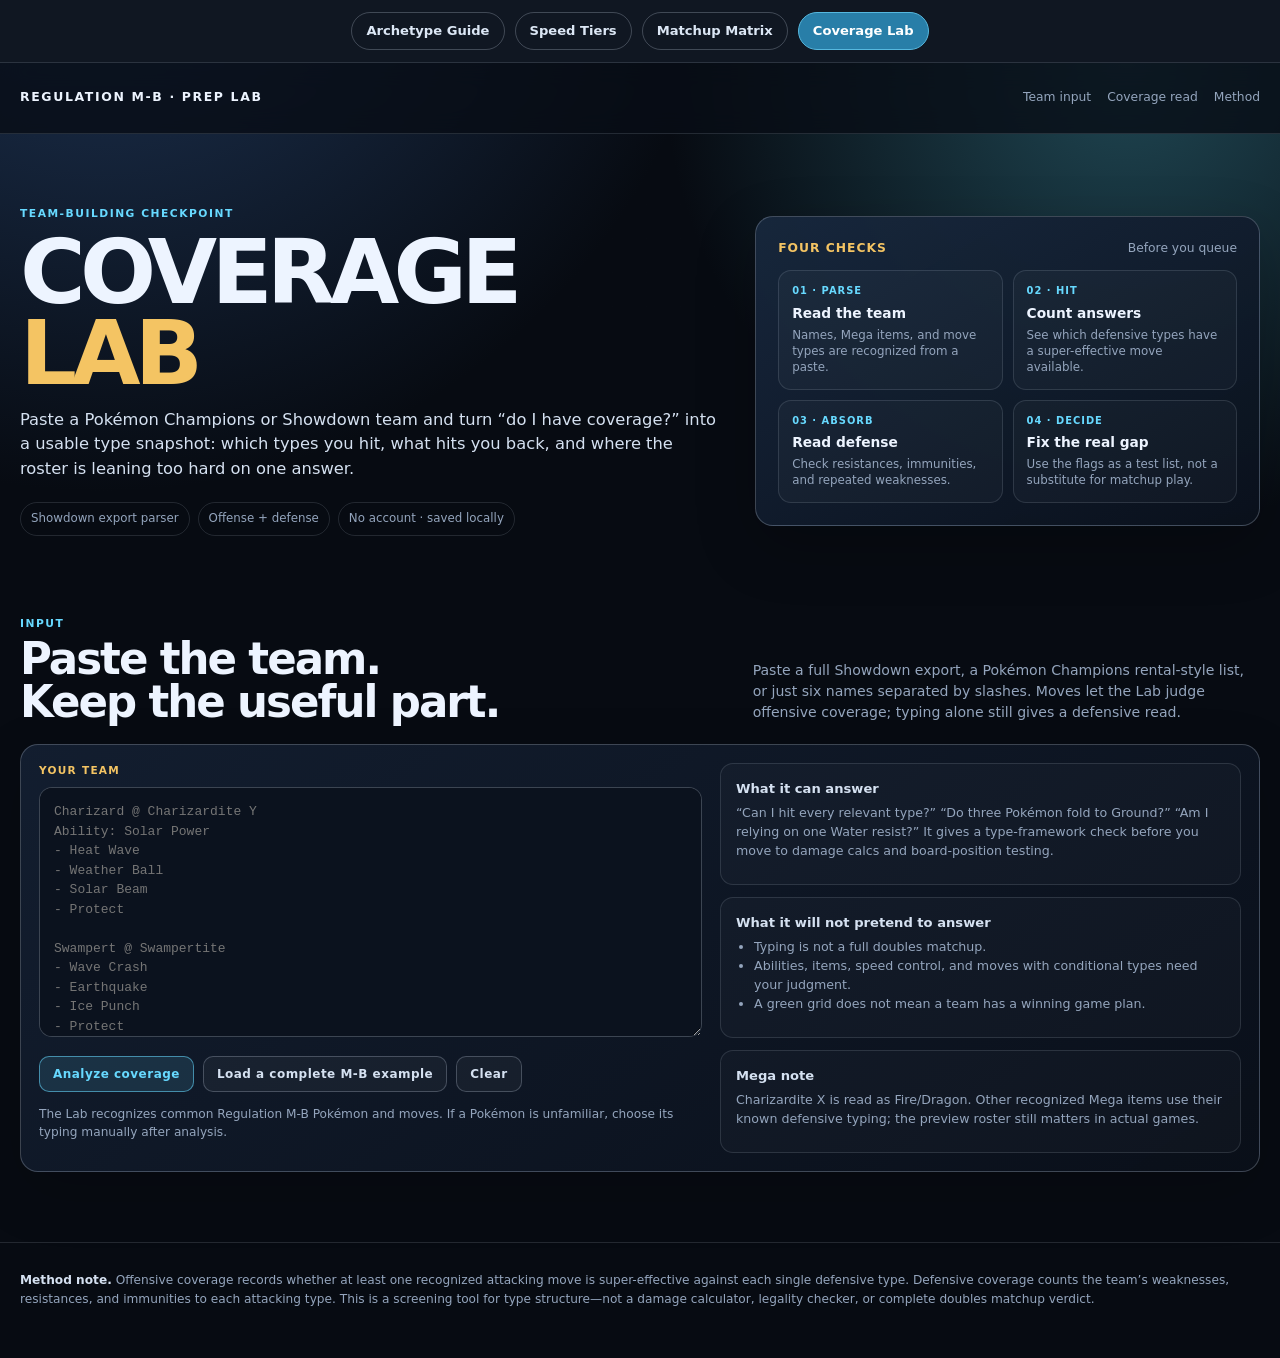
==== coverage-lab.html @ 71a6e2d8 "Add files via upload" ====
<!doctype html>
<html lang="en">
<head>
  <meta charset="utf-8">
  <meta name="viewport" content="width=device-width,initial-scale=1">
  <meta name="description" content="A Regulation M-B Pokémon Champions coverage lab. Paste a team to check offensive move coverage, defensive typing, repeated weaknesses, and missing answers.">
  <title>Regulation M-B Coverage Lab</title>
  <style>
    :root{--ink:#070b12;--panel:#111a29;--panel2:#172235;--line:rgba(222,235,255,.13);--line2:rgba(222,235,255,.23);--text:#edf4ff;--soft:#d5e1f1;--muted:#94a5bd;--cyan:#67d9ff;--gold:#f4c463;--coral:#ff7d73;--green:#78e0ae;--violet:#b994ff;--r:18px}*{box-sizing:border-box}html{scroll-behavior:smooth}body{margin:0;color:var(--text);background:radial-gradient(circle at 8% -10%,#20385b 0,transparent 33%),radial-gradient(circle at 88% 5%,#1f4652 0,transparent 27%),var(--ink);font:15px/1.5 Inter,ui-sans-serif,system-ui,-apple-system,BlinkMacSystemFont,"Segoe UI",sans-serif}body:before{content:"";position:fixed;inset:0;z-index:-1;opacity:.18;background-image:linear-gradient(rgba(255,255,255,.035) 1px,transparent 1px),linear-gradient(90deg,rgba(255,255,255,.035) 1px,transparent 1px);background-size:34px 34px;mask-image:linear-gradient(to bottom,black,transparent 82%)}a{color:inherit}.shell{width:min(100% - 40px,1240px);margin:auto}.site-nav{position:sticky;top:0;z-index:100;display:flex;justify-content:center;gap:10px;padding:12px 16px;background:#101722;border-bottom:1px solid var(--line);overflow:auto}.site-nav a{display:block;padding:8px 14px;color:#dce7f5;text-decoration:none;font-size:.82rem;font-weight:800;border:1px solid var(--line2);border-radius:999px;white-space:nowrap}.site-nav a:hover,.site-nav a[aria-current="page"]{color:#fff;background:#287ea8;border-color:#56b8df}.topbar{border-bottom:1px solid var(--line);background:rgba(8,13,22,.8);backdrop-filter:blur(12px)}.topbar .shell{min-height:70px;display:flex;align-items:center;justify-content:space-between;gap:22px}.brand{font-weight:900;letter-spacing:.13em;font-size:.78rem}.topnav{display:flex;gap:16px}.topnav a{color:var(--muted);font-size:.77rem;text-decoration:none}.topnav a:hover{color:var(--cyan)}.hero{padding:72px 0 46px}.hero-grid{display:grid;grid-template-columns:1.16fr .84fr;gap:38px;align-items:center}.kicker{color:var(--cyan);font-size:.67rem;font-weight:900;letter-spacing:.14em;text-transform:uppercase}.hero h1{max-width:720px;margin:10px 0 13px;font-size:clamp(2.5rem,7vw,5.6rem);line-height:.91;letter-spacing:-.065em}.hero h1 em{display:block;color:var(--gold);font-style:normal}.hero-copy{max-width:700px;margin:0;color:var(--soft);font-size:1.02rem}.hero-chips{display:flex;flex-wrap:wrap;gap:8px;margin-top:21px}.hero-chips span{padding:7px 10px;border:1px solid var(--line);border-radius:999px;color:var(--muted);font-size:.74rem}.hero-panel{padding:22px;border:1px solid var(--line2);border-radius:var(--r);background:linear-gradient(150deg,rgba(24,40,62,.94),rgba(10,17,28,.95));box-shadow:0 20px 60px rgba(0,0,0,.23)}.panel-label{display:flex;justify-content:space-between;gap:10px;margin-bottom:13px;font-size:.77rem}.panel-label strong{color:var(--gold);letter-spacing:.08em;text-transform:uppercase}.panel-label span{color:var(--muted)}.loop{display:grid;grid-template-columns:1fr 1fr;gap:10px}.loop-card{padding:13px;border:1px solid var(--line);border-radius:13px;background:rgba(255,255,255,.026)}.loop-card b{display:block;color:var(--cyan);font-size:.62rem;letter-spacing:.1em}.loop-card strong{display:block;margin:4px 0;font-size:.86rem}.loop-card span{color:var(--muted);font-size:.74rem;line-height:1.35;display:block}.section{padding:34px 0 70px}.section-head{display:grid;grid-template-columns:1fr .72fr;gap:28px;align-items:end;margin-bottom:21px}.section-head h2{margin:6px 0 0;font-size:clamp(1.7rem,3.4vw,3rem);line-height:.98;letter-spacing:-.045em}.section-head p{margin:0;color:var(--muted);font-size:.88rem}.input-shell{display:grid;grid-template-columns:1.12fr .88fr;gap:18px;padding:18px;border:1px solid var(--line2);border-radius:var(--r);background:linear-gradient(145deg,rgba(20,32,50,.92),rgba(10,16,26,.95));box-shadow:0 20px 60px rgba(0,0,0,.16)}.input-shell label,.context-label{display:block;margin-bottom:8px;color:var(--gold);font-size:.66rem;font-weight:900;letter-spacing:.12em;text-transform:uppercase}.team-input{width:100%;min-height:250px;padding:14px;border:1px solid var(--line2);border-radius:13px;resize:vertical;background:#0b121e;color:var(--soft);font:13px/1.5 ui-monospace,SFMono-Regular,Consolas,monospace;outline:0}.team-input:focus{border-color:rgba(103,217,255,.6);box-shadow:0 0 0 3px rgba(103,217,255,.1)}.actions{display:flex;flex-wrap:wrap;gap:9px;margin-top:12px}.btn{padding:10px 13px;border:1px solid var(--line2);border-radius:10px;background:rgba(255,255,255,.04);color:var(--soft);cursor:pointer;font:800 .75rem Inter,system-ui,sans-serif;letter-spacing:.04em}.btn:hover{border-color:var(--cyan);color:#fff}.btn.primary{border-color:rgba(103,217,255,.55);background:rgba(103,217,255,.13);color:var(--cyan)}.input-help{display:grid;gap:12px}.help-box{padding:15px;border:1px solid var(--line);border-radius:13px;background:rgba(255,255,255,.025)}.help-box b{display:block;margin-bottom:5px;color:var(--soft);font-size:.82rem}.help-box p,.help-box ul{margin:0;color:var(--muted);font-size:.79rem}.help-box ul{padding-left:18px}.note{margin-top:13px;color:var(--muted);font-size:.76rem}.analysis{display:none;margin-top:26px}.analysis.show{display:block}.score-row{display:grid;grid-template-columns:repeat(3,1fr);gap:13px;margin-bottom:18px}.score-card{padding:16px;border:1px solid var(--line);border-radius:15px;background:rgba(18,28,44,.82)}.score-card span{color:var(--muted);display:block;font-size:.68rem;font-weight:800;letter-spacing:.1em;text-transform:uppercase}.score-card strong{display:block;margin:5px 0 3px;font-size:2rem;letter-spacing:-.06em}.score-card p{margin:0;color:var(--muted);font-size:.77rem}.score-card.offense strong{color:var(--cyan)}.score-card.defense strong{color:var(--green)}.score-card.flags strong{color:var(--gold)}.status{margin:0 0 17px;padding:12px 14px;border-left:3px solid var(--cyan);border-radius:0 11px 11px 0;background:rgba(103,217,255,.065);color:var(--soft);font-size:.84rem}.status.warning{border-color:var(--gold);background:rgba(244,196,99,.075)}.status.error{border-color:var(--coral);background:rgba(255,125,115,.075)}.slot-grid{display:grid;grid-template-columns:repeat(3,1fr);gap:12px;margin-bottom:24px}.slot{padding:13px;border:1px solid var(--line);border-radius:14px;background:rgba(255,255,255,.025)}.slot h3{margin:0 0 3px;font-size:.9rem}.slot small{color:var(--muted);font-size:.71rem}.slot-moves{margin:9px 0;color:var(--muted);font-size:.74rem;line-height:1.45}.slot select{width:100%;margin-top:7px;padding:7px 8px;border:1px solid var(--line);border-radius:8px;background:#111a29;color:var(--soft);font-size:.73rem;outline:0}.slot select:focus{border-color:var(--cyan)}.types{display:flex;flex-wrap:wrap;gap:5px;margin:8px 0}.type{display:inline-flex;align-items:center;padding:4px 7px;border:1px solid var(--line);border-radius:999px;color:var(--soft);font-size:.67rem;font-weight:850;letter-spacing:.04em}.type.Fire{color:#ffb0a7;border-color:rgba(255,125,115,.35)}.type.Water{color:#8bc8ff;border-color:rgba(103,180,255,.35)}.type.Grass{color:#9fe3ac;border-color:rgba(120,224,174,.35)}.type.Electric{color:#ffde79;border-color:rgba(244,196,99,.35)}.type.Ice{color:#a9f2f1;border-color:rgba(103,217,255,.35)}.type.Fighting{color:#ffad99}.type.Poison{color:#d8abff}.type.Ground{color:#e9bf87}.type.Flying{color:#b7c8ff}.type.Psychic{color:#ff9fc3}.type.Bug{color:#c9dc78}.type.Rock{color:#d6ba81}.type.Ghost{color:#c3b5ff}.type.Dragon{color:#ab9aff}.type.Dark{color:#c5b5a8}.type.Steel{color:#c4d4e4}.type.Fairy{color:#ffbce2}.type.Normal{color:#d8d8d8}.result-grid{display:grid;grid-template-columns:1fr 1fr;gap:18px}.result-panel{overflow:hidden;border:1px solid var(--line);border-radius:var(--r);background:rgba(13,21,34,.82)}.panel-head{padding:15px 16px;border-bottom:1px solid var(--line)}.panel-head h3{margin:0;font-size:1rem}.panel-head p{margin:4px 0 0;color:var(--muted);font-size:.76rem}.coverage-grid{display:grid;grid-template-columns:repeat(3,1fr);gap:1px;background:var(--line)}.coverage-cell{min-height:76px;padding:11px;background:#111a29}.coverage-cell strong{display:block;color:var(--soft);font-size:.78rem}.coverage-cell span{display:block;margin-top:5px;font-size:.71rem}.coverage-cell.good span{color:var(--green)}.coverage-cell.none span{color:var(--coral)}.attack-grid{display:grid;grid-template-columns:repeat(2,1fr);gap:1px;background:var(--line)}.attack-row{padding:11px 13px;background:#111a29}.attack-row header{display:flex;justify-content:space-between;gap:10px;align-items:center}.attack-row strong{font-size:.8rem}.attack-row span{font-size:.7rem}.attack-row p{margin:4px 0 0;color:var(--muted);font-size:.72rem}.attack-row.safe span{color:var(--green)}.attack-row.watch span{color:var(--gold)}.attack-row.danger span{color:var(--coral)}.insights{display:grid;gap:9px;padding:15px}.insight{padding:11px 12px;border:1px solid var(--line);border-radius:10px;color:var(--soft);font-size:.79rem}.insight b{color:var(--gold)}.insight.good b{color:var(--green)}.method{margin-top:18px;padding:14px 16px;border-left:3px solid var(--violet);background:rgba(185,148,255,.06);color:var(--muted);font-size:.78rem}.method strong{color:var(--soft)}.sources{padding:28px 0 50px;border-top:1px solid var(--line);color:var(--muted);font-size:.76rem}.sources strong{color:var(--soft)}@media(max-width:950px){.hero-grid,.input-shell,.section-head,.result-grid{grid-template-columns:1fr}.slot-grid{grid-template-columns:repeat(2,1fr)}}@media(max-width:620px){.shell{width:min(100% - 22px,1240px)}.site-nav{justify-content:flex-start;padding:10px}.site-nav a{padding:7px 10px;font-size:.76rem}.topnav{display:none}.hero{padding:48px 0 25px}.score-row{grid-template-columns:1fr}.slot-grid{grid-template-columns:1fr}.coverage-grid{grid-template-columns:repeat(2,1fr)}.attack-grid{grid-template-columns:1fr}.hero h1{font-size:2.9rem}}
  </style>
</head>
<body>
  <nav class="site-nav" aria-label="Guide navigation">
    <a href="./index.html">Archetype Guide</a>
    <a href="./speed-tiers.html">Speed Tiers</a>
    <a href="./matchup-matrix.html">Matchup Matrix</a>
    <a href="./coverage-lab.html" aria-current="page">Coverage Lab</a>
  </nav>
  <header class="topbar"><div class="shell"><div class="brand">REGULATION M-B · PREP LAB</div><nav class="topnav"><a href="#builder">Team input</a><a href="#analysis">Coverage read</a><a href="#method">Method</a></nav></div></header>
  <main>
    <section class="hero"><div class="shell hero-grid"><div><div class="kicker">Team-building checkpoint</div><h1>COVERAGE <em>LAB</em></h1><p class="hero-copy">Paste a Pokémon Champions or Showdown team and turn “do I have coverage?” into a usable type snapshot: which types you hit, what hits you back, and where the roster is leaning too hard on one answer.</p><div class="hero-chips"><span>Showdown export parser</span><span>Offense + defense</span><span>No account · saved locally</span></div></div><aside class="hero-panel" aria-label="Coverage Lab checks"><div class="panel-label"><strong>Four checks</strong><span>Before you queue</span></div><div class="loop"><div class="loop-card"><b>01 · PARSE</b><strong>Read the team</strong><span>Names, Mega items, and move types are recognized from a paste.</span></div><div class="loop-card"><b>02 · HIT</b><strong>Count answers</strong><span>See which defensive types have a super-effective move available.</span></div><div class="loop-card"><b>03 · ABSORB</b><strong>Read defense</strong><span>Check resistances, immunities, and repeated weaknesses.</span></div><div class="loop-card"><b>04 · DECIDE</b><strong>Fix the real gap</strong><span>Use the flags as a test list, not a substitute for matchup play.</span></div></div></aside></div></section>
    <section class="section" id="builder"><div class="shell"><div class="section-head"><div><div class="kicker">Input</div><h2>Paste the team.<br>Keep the useful part.</h2></div><p>Paste a full Showdown export, a Pokémon Champions rental-style list, or just six names separated by slashes. Moves let the Lab judge offensive coverage; typing alone still gives a defensive read.</p></div><div class="input-shell"><div><label for="teamInput">Your team</label><textarea id="teamInput" class="team-input" spellcheck="false" placeholder="Charizard @ Charizardite Y&#10;Ability: Solar Power&#10;- Heat Wave&#10;- Weather Ball&#10;- Solar Beam&#10;- Protect&#10;&#10;Swampert @ Swampertite&#10;- Wave Crash&#10;- Earthquake&#10;- Ice Punch&#10;- Protect"></textarea><div class="actions"><button class="btn primary" id="analyzeBtn" type="button">Analyze coverage</button><button class="btn" id="loadExampleBtn" type="button">Load a complete M-B example</button><button class="btn" id="clearBtn" type="button">Clear</button></div><p class="note" id="parseNote">The Lab recognizes common Regulation M-B Pokémon and moves. If a Pokémon is unfamiliar, choose its typing manually after analysis.</p></div><aside class="input-help"><div class="help-box"><b>What it can answer</b><p>“Can I hit every relevant type?” “Do three Pokémon fold to Ground?” “Am I relying on one Water resist?” It gives a type-framework check before you move to damage calcs and board-position testing.</p></div><div class="help-box"><b>What it will not pretend to answer</b><ul><li>Typing is not a full doubles matchup.</li><li>Abilities, items, speed control, and moves with conditional types need your judgment.</li><li>A green grid does not mean a team has a winning game plan.</li></ul></div><div class="help-box"><b>Mega note</b><p>Charizardite X is read as Fire/Dragon. Other recognized Mega items use their known defensive typing; the preview roster still matters in actual games.</p></div></aside></div>
      <div class="analysis" id="analysis"></div>
    </div></section>
  </main>
  <footer class="sources" id="method"><div class="shell"><strong>Method note.</strong> Offensive coverage records whether at least one recognized attacking move is super-effective against each single defensive type. Defensive coverage counts the team’s weaknesses, resistances, and immunities to each attacking type. This is a screening tool for type structure—not a damage calculator, legality checker, or complete doubles matchup verdict.</div></footer>
  <script>
    const TYPES=['Normal','Fire','Water','Electric','Grass','Ice','Fighting','Poison','Ground','Flying','Psychic','Bug','Rock','Ghost','Dragon','Dark','Steel','Fairy'];
    const TYPE_DATA={
      Normal:{weak:['Fighting'],resist:[],immune:['Ghost']},Fire:{weak:['Water','Ground','Rock'],resist:['Fire','Grass','Ice','Bug','Steel','Fairy'],immune:[]},Water:{weak:['Electric','Grass'],resist:['Fire','Water','Ice','Steel'],immune:[]},Electric:{weak:['Ground'],resist:['Electric','Flying','Steel'],immune:[]},Grass:{weak:['Fire','Ice','Poison','Flying','Bug'],resist:['Water','Electric','Grass','Ground'],immune:[]},Ice:{weak:['Fire','Fighting','Rock','Steel'],resist:['Ice'],immune:[]},Fighting:{weak:['Flying','Psychic','Fairy'],resist:['Bug','Rock','Dark'],immune:[]},Poison:{weak:['Ground','Psychic'],resist:['Grass','Fighting','Poison','Bug','Fairy'],immune:[]},Ground:{weak:['Water','Grass','Ice'],resist:['Poison','Rock'],immune:['Electric']},Flying:{weak:['Electric','Ice','Rock'],resist:['Grass','Fighting','Bug'],immune:['Ground']},Psychic:{weak:['Bug','Ghost','Dark'],resist:['Fighting','Psychic'],immune:[]},Bug:{weak:['Fire','Flying','Rock'],resist:['Grass','Fighting','Ground'],immune:[]},Rock:{weak:['Water','Grass','Fighting','Ground','Steel'],resist:['Normal','Fire','Poison','Flying'],immune:[]},Ghost:{weak:['Ghost','Dark'],resist:['Poison','Bug'],immune:['Normal','Fighting']},Dragon:{weak:['Ice','Dragon','Fairy'],resist:['Fire','Water','Electric','Grass'],immune:[]},Dark:{weak:['Fighting','Bug','Fairy'],resist:['Ghost','Dark'],immune:['Psychic']},Steel:{weak:['Fire','Fighting','Ground'],resist:['Normal','Grass','Ice','Flying','Psychic','Bug','Rock','Dragon','Steel','Fairy'],immune:['Poison']},Fairy:{weak:['Poison','Steel'],resist:['Fighting','Bug','Dark'],immune:['Dragon']}}
    const SUPER={Normal:[],Fire:['Grass','Ice','Bug','Steel'],Water:['Fire','Ground','Rock'],Electric:['Water','Flying'],Grass:['Water','Ground','Rock'],Ice:['Grass','Ground','Flying','Dragon'],Fighting:['Normal','Ice','Rock','Dark','Steel'],Poison:['Grass','Fairy'],Ground:['Fire','Electric','Poison','Rock','Steel'],Flying:['Grass','Fighting','Bug'],Psychic:['Fighting','Poison'],Bug:['Grass','Psychic','Dark'],Rock:['Fire','Ice','Flying','Bug'],Ghost:['Psychic','Ghost'],Dragon:['Dragon'],Dark:['Psychic','Ghost'],Steel:['Ice','Rock','Fairy'],Fairy:['Fighting','Dragon','Dark']};
    const POKEMON={
      'charizard':['Fire','Flying'],'swampert':['Water','Ground'],'sneasler':['Fighting','Poison'],'grimmsnarl':['Dark','Fairy'],'hydreigon':['Dark','Dragon'],'gholdengo':['Steel','Ghost'],'basculegion':['Water','Ghost'],'garchomp':['Dragon','Ground'],'kingambit':['Dark','Steel'],'whimsicott':['Grass','Fairy'],'floette':['Fairy'],'floette eternal':['Fairy'],'incineroar':['Fire','Dark'],'sinistcha':['Grass','Ghost'],'aerodactyl':['Rock','Flying'],'farigiraf':['Normal','Psychic'],'sylveon':['Fairy'],'blastoise':['Water'],'delphox':['Fire','Psychic'],'pelipper':['Water','Flying'],'archaludon':['Steel','Dragon'],'venusaur':['Grass','Poison'],'toxapex':['Water','Poison'],'tyranitar':['Rock','Dark'],'excadrill':['Ground','Steel'],'staraptor':['Normal','Flying'],'froslass':['Ice','Ghost'],'scovillain':['Grass','Fire'],'dragonite':['Dragon','Flying'],'gengar':['Ghost','Poison'],'ninetales alola':['Ice','Fairy'],'alolan ninetales':['Ice','Fairy'],'ninetales':['Fire'],'maushold':['Normal'],'talonflame':['Fire','Flying'],'gardevoir':['Psychic','Fairy'],'metagross':['Steel','Psychic'],'blaziken':['Fire','Fighting'],'raichu':['Electric'],'ceruledge':['Fire','Ghost'],'milotic':['Water'],'kommo-o':['Dragon','Fighting'],'mamoswine':['Ice','Ground'],'steelix':['Steel','Ground'],'mimikyu':['Ghost','Fairy'],'corviknight':['Flying','Steel'],'rotom wash':['Electric','Water'],'rotom-wash':['Electric','Water'],'palafin':['Water'],'tinkaton':['Fairy','Steel'],'hisuian arcanine':['Fire','Rock'],'arcanine hisui':['Fire','Rock'],'lycanroc dusk':['Rock'],'lycanroc-dusk':['Rock'],'mow rotom':['Electric','Grass'],'rillaboom':['Grass'],'torkoal':['Fire'],'dondozo':['Water'],'annihilape':['Fighting','Ghost'],'porygon2':['Normal'],'ursaluna':['Ground','Normal'],'muk alola':['Poison','Dark'],'alolan muk':['Poison','Dark'],'meowstic':['Psychic'],'drampa':['Normal','Dragon'],'glimmora':['Rock','Poison'],'raikou':['Electric'],'suicune':['Water'],'entei':['Fire'],'zapdos':['Electric','Flying'],'iron hands':['Fighting','Electric'],'iron bundle':['Ice','Water'],'iron crown':['Steel','Psychic'],'iron valiant':['Fairy','Fighting'],'raging bolt':['Electric','Dragon'],'walking wake':['Water','Dragon'],'gouging fire':['Fire','Dragon'],'ogerpon':['Grass'],'ogerpon wellspring':['Grass','Water'],'ogerpon hearthflame':['Grass','Fire'],'ogerpon cornerstone':['Grass','Rock'],'urshifu':['Fighting','Dark'],'urshifu rapid strike':['Fighting','Water'],'amoonguss':['Grass','Poison'],'indeedee':['Psychic','Normal'],'primarina':['Water','Fairy'],'heatran':['Fire','Steel'],'landorus':['Ground','Flying'],'landorus therian':['Ground','Flying'],'cresselia':['Psychic'],'flutter mane':['Ghost','Fairy'],'chi-yu':['Dark','Fire'],'chien-pao':['Dark','Ice'],'wo-chien':['Dark','Grass'],'ting-lu':['Dark','Ground'],'okidogi':['Poison','Fighting'],'munkidori':['Poison','Psychic'],'fezandipiti':['Poison','Fairy'],'terapagos':['Normal'],'regieleki':['Electric'],'regidrago':['Dragon'],'registeel':['Steel'],'regirock':['Rock'],'regice':['Ice']
    };
    const MEGA_ITEM_TYPES={'charizardite x':['Fire','Dragon'],'charizardite y':['Fire','Flying'],'swampertite':['Water','Ground'],'aerodactylite':['Rock','Flying'],'gengarite':['Ghost','Poison'],'floettite':['Fairy'],'staraptite':['Normal','Flying'],'metagrossite':['Steel','Psychic'],'raichunite y':['Electric'],'blastoisenite':['Water'],'venusaurite':['Grass','Poison'],'tyranitarite':['Rock','Dark'],'scizorite':['Bug','Steel'],'mawilite':['Steel','Fairy'],'medichamite':['Fighting','Psychic'],'heracronite':['Bug','Fighting'],'steelixite':['Steel','Ground'],'sceptilite':['Grass','Dragon'],'blazikenite':['Fire','Fighting'],'salamencite':['Dragon','Flying'],'gardevoirite':['Psychic','Fairy'],'manectite':['Electric'],'absolite':['Dark'],'lucarionite':['Fighting','Steel'],'kangaskhanite':['Normal'],'galladite':['Psychic','Fighting'],'diancite':['Rock','Fairy'],'pidgeotite':['Normal','Flying'],'banettite':['Ghost'],'houndsdoomite':['Dark','Fire'],'ampharosite':['Electric','Dragon'],'aggronite':['Steel'],'altarianite':['Dragon','Fairy'],'beedrillite':['Bug','Poison'],'sharpedonite':['Water','Dark'],'cameruptite':['Fire','Ground'],'audinite':['Normal','Fairy']};
    const MOVES={
      'heat wave':'Fire','flamethrower':'Fire','fire blast':'Fire','flare blitz':'Fire','overheat':'Fire','lava plume':'Fire','burning jealousy':'Fire','blast burn':'Fire','water spout':'Water','hydro pump':'Water','muddy water':'Water','surf':'Water','wave crash':'Water','liquidation':'Water','aqua jet':'Water','waterfall':'Water','scald':'Water','origin pulse':'Water','solar beam':'Grass','leaf storm':'Grass','energy ball':'Grass','giga drain':'Grass','matcha gotcha':'Grass','power whip':'Grass','grassy glide':'Grass','seed bomb':'Grass','earthquake':'Ground','earth power':'Ground','stomping tantrum':'Ground','high horsepower':'Ground','drill run':'Ground','bulldoze':'Ground','thousand arrows':'Ground','thunderbolt':'Electric','thunder':'Electric','discharge':'Electric','electroweb':'Electric','volt switch':'Electric','wild charge':'Electric','zap cannon':'Electric','ice beam':'Ice','blizzard':'Ice','icy wind':'Ice','ice punch':'Ice','triple axel':'Ice','freeze-dry':'Ice','close combat':'Fighting','body press':'Fighting','aura sphere':'Fighting','focus blast':'Fighting','low kick':'Fighting','drain punch':'Fighting','superpower':'Fighting','poison jab':'Poison','sludge bomb':'Poison','sludge wave':'Poison','dire claw':'Poison','gunk shot':'Poison','rock slide':'Rock','power gem':'Rock','stone edge':'Rock','rock blast':'Rock','brave bird':'Flying','hurricane':'Flying','air slash':'Flying','acrobatics':'Flying','dual wingbeat':'Flying','psychic':'Psychic','psyshock':'Psychic','expanding force':'Psychic','psychic noise':'Psychic','zen headbutt':'Psychic','u-turn':'Bug','pollen puff':'Bug','bug buzz':'Bug','first impression':'Bug','shadow ball':'Ghost','shadow sneak':'Ghost','shadow claw':'Ghost','rage fist':'Ghost','hex':'Ghost','dark pulse':'Dark','knock off':'Dark','sucker punch':'Dark','kowtow cleave':'Dark','throat chop':'Dark','foul play':'Dark','make it rain':'Steel','flash cannon':'Steel','iron head':'Steel','heavy slam':'Steel','bullet punch':'Steel','steel beam':'Steel','smart strike':'Steel','draco meteor':'Dragon','dragon pulse':'Dragon','dragon claw':'Dragon','breaking swipe':'Dragon','outrage':'Dragon','scale shot':'Dragon','moonblast':'Fairy','dazzling gleam':'Fairy','spirit break':'Fairy','play rough':'Fairy','draining kiss':'Fairy','hyper voice':'Normal','boomburst':'Normal','fake out':'Normal','extreme speed':'Normal','body slam':'Normal','return':'Normal'
    };
    const TEAM_EXAMPLE=`Charizard @ Charizardite Y\nAbility: Solar Power\n- Protect\n- Heat Wave\n- Weather Ball\n- Solar Beam\n\nSwampert @ Swampertite\nAbility: Torrent\n- Protect\n- Wave Crash\n- Earthquake\n- Ice Punch\n\nSneasler @ Life Orb\nAbility: Poison Touch\n- Fake Out\n- Quick Guard\n- Dire Claw\n- Close Combat\n\nGrimmsnarl @ Roseli Berry\nAbility: Prankster\n- Fake Out\n- Parting Shot\n- Fake Tears\n- Spirit Break\n\nHydreigon @ Choice Scarf\nAbility: Levitate\n- Dark Pulse\n- Dragon Pulse\n- Draco Meteor\n- Earth Power\n\nGholdengo @ Focus Sash\nAbility: Good as Gold\n- Make It Rain\n- Shadow Ball\n- Power Gem\n- Protect`;
    const input=document.querySelector('#teamInput'),analysis=document.querySelector('#analysis'),parseNote=document.querySelector('#parseNote');
    const key='regulation-mb-coverage-lab-v1';
    input.value=localStorage.getItem(key)||'';
    const canonical=s=>s.toLowerCase().replace(/[♀♂]/g,'').replace(/\([^)]*\)/g,'').replace(/[^a-z0-9 -]/g,'').replace(/\s+/g,' ').trim();
    const cleanName=s=>s.replace(/^\s*\d+[.)]\s*/,'').trim();
    function getTypes(name,item){const itemKey=canonical(item);if(MEGA_ITEM_TYPES[itemKey])return MEGA_ITEM_TYPES[itemKey];return POKEMON[canonical(name)]||[]}
    function moveType(move,member){const key=canonical(move);if(key==='weather ball')return canonical(member.item)==='charizardite y'?'Fire':null;return MOVES[key]}
    function parseTeam(value){
      const blocks=value.trim().split(/\n\s*\n/).filter(Boolean); let team=[];
      if(blocks.length===1&&!/@|Ability:|Nature|EVs:|IVs:/i.test(blocks[0])&&!/^\s*-/m.test(blocks[0])&&(/[\/\n,]/.test(blocks[0])))blocks[0].split(/[\/\n,]+/).filter(Boolean).forEach(name=>team.push({name:cleanName(name),item:'',moves:[]}));
      else blocks.forEach(block=>{const lines=block.split('\n').map(x=>x.trim()).filter(Boolean);let first=lines.find(x=>!x.startsWith('Ability:')&&!x.startsWith('Level:')&&!x.startsWith('Tera Type:')&&!x.startsWith('EVs:')&&!x.startsWith('IVs:')&&!/^[A-Za-z]+ Nature$/.test(x)&&!x.startsWith('-'));if(!first)return;let [name,item='']=first.split(/\s+@\s+/);name=name.replace(/\s*\([^)]*\)\s*$/,'').trim();let moves=lines.filter(x=>x.startsWith('-')).map(x=>x.slice(1).trim());team.push({name,item,moves});});
      return team.slice(0,6).map((x,i)=>({...x,id:i,types:getTypes(x.name,x.item)}));
    }
    function multiplier(attack,defend){const d=TYPE_DATA[defend];if(d.immune.includes(attack))return 0;if(d.weak.includes(attack))return 2;if(d.resist.includes(attack))return .5;return 1}
    function teamMultiplier(attack,types){return types.reduce((m,d)=>m*multiplier(attack,d),1)}
    function typeChips(types){return types.length?types.map(t=>`<span class="type ${t}">${t}</span>`).join(''):'<span class="type">Typing needed</span>'}
    function makeSelect(id,index,which,current){const options=['',...TYPES].map(t=>`<option value="${t}" ${t===current?'selected':''}>${t||'— no second type —'}</option>`).join('');return `<select aria-label="Type ${which+1} for team member ${index+1}" data-slot="${index}" data-type="${which}">${options}</select>`}
    function render(){
      const team=parseTeam(input.value);localStorage.setItem(key,input.value);analysis.classList.add('show');
      if(!team.length){analysis.innerHTML='<p class="status error">Paste at least one Pokémon or a six-name list, then run the analysis.</p>';return}
      let manual=team.map(x=>[...x.types]);
      function draw(){
        const active=team.map((m,i)=>({...m,types:manual[i].filter(Boolean)}));
        const recognizedMoves=[...new Set(active.flatMap(m=>m.moves.map(x=>moveType(x,m)).filter(Boolean)))];
        const unknownMoves=active.flatMap(m=>m.moves.filter(x=>!moveType(x,m)));
        const unresolved=active.filter(m=>!m.types.length);
        const hitMap=TYPES.map(def=>({def,hits:recognizedMoves.filter(atk=>teamMultiplier(atk,[def])>1)}));
        const hitCount=hitMap.filter(x=>x.hits.length).length;
        const defense=TYPES.map(atk=>{let weak=0,resist=0,immune=0;active.forEach(m=>{if(!m.types.length)return;const val=teamMultiplier(atk,m.types);if(val===0)immune++;else if(val<1)resist++;else if(val>1)weak++;});return{atk,weak,resist,immune}});
        const flags=defense.filter(x=>x.weak>=3&&x.resist+x.immune===0); const watches=defense.filter(x=>x.weak>=2&&x.resist+x.immune<=1);
        const defensiveScore=18-flags.length-watches.filter(x=>!flags.includes(x)).length*.5;
        const status=unresolved.length?`<p class="status warning">${unresolved.length} team member${unresolved.length===1?' is':'s are'} unresolved. Pick its typing below; the results update instantly.</p>`:unknownMoves.length?`<p class="status warning">${unknownMoves.length} move${unknownMoves.length===1?'':'s'} ${unknownMoves.length===1?'is':'are'} not in the quick move map, so they are not counted offensively: ${[...new Set(unknownMoves)].join(', ')}.</p>`:`<p class="status">Coverage read complete. Use the red and gold flags as a testing list, then make the actual doubles call from speed, items, abilities, and board position.</p>`;
        const slots=active.map((m,i)=>`<article class="slot"><h3>${String(i+1).padStart(2,'0')} · ${m.name||'Unidentified Pokémon'}</h3><small>${m.item?m.item:'No item provided'}</small><div class="types">${typeChips(m.types)}</div><div class="slot-moves">${m.moves.length?m.moves.map(x=>`${x}${moveType(x,m)?` <span class="type ${moveType(x,m)}">${moveType(x,m)}</span>`:''}`).join('<br>'):'No moves parsed'}</div>${makeSelect('slot',i,0,m.types[0]||'')}${makeSelect('slot',i,1,m.types[1]||'')}</article>`).join('');
        const insight=[];
        if(hitCount>=15)insight.push(['good','Offensive spread',`You have super-effective move coverage against ${hitCount} of 18 single defensive types.`]);else insight.push(['','Offensive gap',`You currently lack a recognized super-effective move for ${hitMap.filter(x=>!x.hits.length).map(x=>x.def).join(', ')||'none'}.`]);
        if(flags.length)insight.push(['','Defensive red flag',`${flags.map(x=>x.atk).join(', ')} attacks are a direct structural concern: at least three members are weak with no listed resist or immunity.`]);else insight.push(['good','Defensive balance',`No attack type has three weaknesses with zero listed resistance or immunity.`]);
        if(watches.filter(x=>!flags.includes(x)).length)insight.push(['','Watch list',`${watches.filter(x=>!flags.includes(x)).map(x=>x.atk).join(', ')} pressure multiple members and have limited absorption.`]);
        if(!recognizedMoves.length)insight.push(['','Add moves',`Typing was read, but no recognized attacking moves were found. Paste move lines to calculate offensive coverage.`]);
        analysis.innerHTML=`<div class="score-row"><article class="score-card offense"><span>Offensive coverage</span><strong>${hitCount}/18</strong><p>single defensive types with a recognized super-effective answer</p></article><article class="score-card defense"><span>Defensive structure</span><strong>${Math.max(0,defensiveScore).toFixed(defensiveScore%1?1:0)}/18</strong><p>screening score after repeated-weakness flags</p></article><article class="score-card flags"><span>Structural flags</span><strong>${flags.length}</strong><p>attack types with 3+ weaknesses and no answer by typing</p></article></div>${status}<div class="section-head"><div><div class="kicker">Resolved roster</div><h2>Confirm the typing.<br>Then trust the read.</h2></div><p>Adjust either type selector if an unfamiliar form did not parse. The analyzer uses the selected post-Mega typing for defensive math.</p></div><div class="slot-grid">${slots}</div><div class="result-grid"><section class="result-panel"><header class="panel-head"><h3>Offensive type coverage</h3><p>Each tile names the moves that are super-effective against that defensive type.</p></header><div class="coverage-grid">${hitMap.map(x=>`<div class="coverage-cell ${x.hits.length?'good':'none'}"><strong>${x.def}</strong><span>${x.hits.length?x.hits.join(' · '):'No recognized answer'}</span></div>`).join('')}</div></section><section class="result-panel"><header class="panel-head"><h3>Incoming type pressure</h3><p>Weaknesses versus resistance / immunity counts across your six.</p></header><div class="attack-grid">${defense.map(x=>{const risk=x.weak>=3&&x.resist+x.immune===0?'danger':x.weak>=2&&x.resist+x.immune<=1?'watch':'safe';const label=risk==='danger'?'Structural flag':risk==='watch'?'Watch list':'Stable by typing';return `<div class="attack-row ${risk}"><header><strong>${x.atk}</strong><span>${label}</span></header><p>${x.weak} weak · ${x.resist} resist · ${x.immune} immune</p></div>`}).join('')}</div><div class="insights">${insight.map(([kind,title,text])=>`<div class="insight ${kind}"><b>${title}.</b> ${text}</div>`).join('')}</div></section></div><div class="method"><strong>Important:</strong> “Coverage” here means typing and move type only. It does not know whether your attack actually KOs, whether a move is safe into Protect, if an ability changes the interaction, or whether your answer survives the board. Treat it as the first team-building question—not the last.</div>`;
        analysis.querySelectorAll('select[data-slot]').forEach(select=>select.addEventListener('change',()=>{const i=Number(select.dataset.slot),t=Number(select.dataset.type);manual[i][t]=select.value;draw()}));
      }
      draw();
      parseNote.textContent=`Parsed ${team.length} Pokémon · ${team.filter(x=>x.types.length).length} typing${team.filter(x=>x.types.length).length===1?'':'s'} resolved · ${team.flatMap(x=>x.moves).length} move${team.flatMap(x=>x.moves).length===1?'':'s'} read.`;
    }
    document.querySelector('#analyzeBtn').addEventListener('click',render);
    document.querySelector('#loadExampleBtn').addEventListener('click',()=>{input.value=TEAM_EXAMPLE;render()});
    document.querySelector('#clearBtn').addEventListener('click',()=>{input.value='';localStorage.removeItem(key);analysis.classList.remove('show');parseNote.textContent='The Lab recognizes common Regulation M-B Pokémon and moves. If a Pokémon is unfamiliar, choose its typing manually after analysis.'});
    if(input.value.trim())render();
  </script>
</body>
</html>
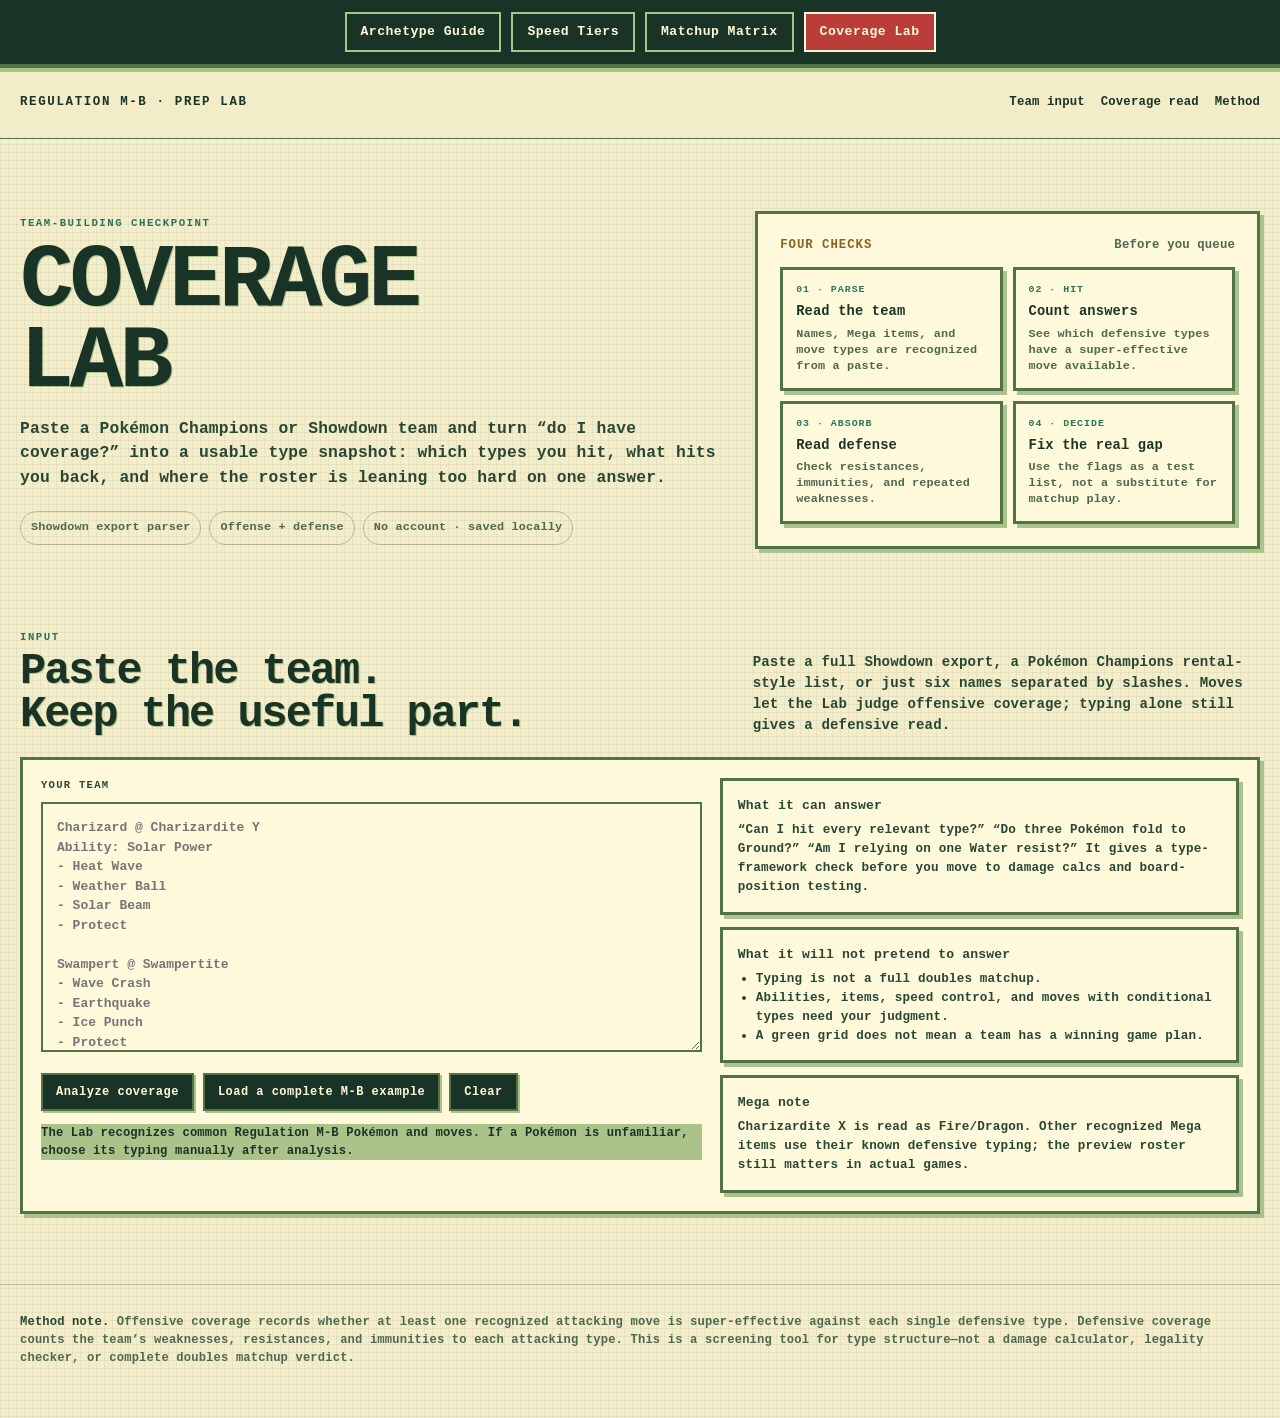
==== commit 7458abb1: "Add files via upload" ====
--- a/coverage-lab.html
+++ b/coverage-lab.html
@@ -6,8 +6,20 @@
   <meta name="description" content="A Regulation M-B Pokémon Champions coverage lab. Paste a team to check offensive move coverage, defensive typing, repeated weaknesses, and missing answers.">
   <title>Regulation M-B Coverage Lab</title>
   <style>
-    :root{--ink:#070b12;--panel:#111a29;--panel2:#172235;--line:rgba(222,235,255,.13);--line2:rgba(222,235,255,.23);--text:#edf4ff;--soft:#d5e1f1;--muted:#94a5bd;--cyan:#67d9ff;--gold:#f4c463;--coral:#ff7d73;--green:#78e0ae;--violet:#b994ff;--r:18px}*{box-sizing:border-box}html{scroll-behavior:smooth}body{margin:0;color:var(--text);background:radial-gradient(circle at 8% -10%,#20385b 0,transparent 33%),radial-gradient(circle at 88% 5%,#1f4652 0,transparent 27%),var(--ink);font:15px/1.5 Inter,ui-sans-serif,system-ui,-apple-system,BlinkMacSystemFont,"Segoe UI",sans-serif}body:before{content:"";position:fixed;inset:0;z-index:-1;opacity:.18;background-image:linear-gradient(rgba(255,255,255,.035) 1px,transparent 1px),linear-gradient(90deg,rgba(255,255,255,.035) 1px,transparent 1px);background-size:34px 34px;mask-image:linear-gradient(to bottom,black,transparent 82%)}a{color:inherit}.shell{width:min(100% - 40px,1240px);margin:auto}.site-nav{position:sticky;top:0;z-index:100;display:flex;justify-content:center;gap:10px;padding:12px 16px;background:#101722;border-bottom:1px solid var(--line);overflow:auto}.site-nav a{display:block;padding:8px 14px;color:#dce7f5;text-decoration:none;font-size:.82rem;font-weight:800;border:1px solid var(--line2);border-radius:999px;white-space:nowrap}.site-nav a:hover,.site-nav a[aria-current="page"]{color:#fff;background:#287ea8;border-color:#56b8df}.topbar{border-bottom:1px solid var(--line);background:rgba(8,13,22,.8);backdrop-filter:blur(12px)}.topbar .shell{min-height:70px;display:flex;align-items:center;justify-content:space-between;gap:22px}.brand{font-weight:900;letter-spacing:.13em;font-size:.78rem}.topnav{display:flex;gap:16px}.topnav a{color:var(--muted);font-size:.77rem;text-decoration:none}.topnav a:hover{color:var(--cyan)}.hero{padding:72px 0 46px}.hero-grid{display:grid;grid-template-columns:1.16fr .84fr;gap:38px;align-items:center}.kicker{color:var(--cyan);font-size:.67rem;font-weight:900;letter-spacing:.14em;text-transform:uppercase}.hero h1{max-width:720px;margin:10px 0 13px;font-size:clamp(2.5rem,7vw,5.6rem);line-height:.91;letter-spacing:-.065em}.hero h1 em{display:block;color:var(--gold);font-style:normal}.hero-copy{max-width:700px;margin:0;color:var(--soft);font-size:1.02rem}.hero-chips{display:flex;flex-wrap:wrap;gap:8px;margin-top:21px}.hero-chips span{padding:7px 10px;border:1px solid var(--line);border-radius:999px;color:var(--muted);font-size:.74rem}.hero-panel{padding:22px;border:1px solid var(--line2);border-radius:var(--r);background:linear-gradient(150deg,rgba(24,40,62,.94),rgba(10,17,28,.95));box-shadow:0 20px 60px rgba(0,0,0,.23)}.panel-label{display:flex;justify-content:space-between;gap:10px;margin-bottom:13px;font-size:.77rem}.panel-label strong{color:var(--gold);letter-spacing:.08em;text-transform:uppercase}.panel-label span{color:var(--muted)}.loop{display:grid;grid-template-columns:1fr 1fr;gap:10px}.loop-card{padding:13px;border:1px solid var(--line);border-radius:13px;background:rgba(255,255,255,.026)}.loop-card b{display:block;color:var(--cyan);font-size:.62rem;letter-spacing:.1em}.loop-card strong{display:block;margin:4px 0;font-size:.86rem}.loop-card span{color:var(--muted);font-size:.74rem;line-height:1.35;display:block}.section{padding:34px 0 70px}.section-head{display:grid;grid-template-columns:1fr .72fr;gap:28px;align-items:end;margin-bottom:21px}.section-head h2{margin:6px 0 0;font-size:clamp(1.7rem,3.4vw,3rem);line-height:.98;letter-spacing:-.045em}.section-head p{margin:0;color:var(--muted);font-size:.88rem}.input-shell{display:grid;grid-template-columns:1.12fr .88fr;gap:18px;padding:18px;border:1px solid var(--line2);border-radius:var(--r);background:linear-gradient(145deg,rgba(20,32,50,.92),rgba(10,16,26,.95));box-shadow:0 20px 60px rgba(0,0,0,.16)}.input-shell label,.context-label{display:block;margin-bottom:8px;color:var(--gold);font-size:.66rem;font-weight:900;letter-spacing:.12em;text-transform:uppercase}.team-input{width:100%;min-height:250px;padding:14px;border:1px solid var(--line2);border-radius:13px;resize:vertical;background:#0b121e;color:var(--soft);font:13px/1.5 ui-monospace,SFMono-Regular,Consolas,monospace;outline:0}.team-input:focus{border-color:rgba(103,217,255,.6);box-shadow:0 0 0 3px rgba(103,217,255,.1)}.actions{display:flex;flex-wrap:wrap;gap:9px;margin-top:12px}.btn{padding:10px 13px;border:1px solid var(--line2);border-radius:10px;background:rgba(255,255,255,.04);color:var(--soft);cursor:pointer;font:800 .75rem Inter,system-ui,sans-serif;letter-spacing:.04em}.btn:hover{border-color:var(--cyan);color:#fff}.btn.primary{border-color:rgba(103,217,255,.55);background:rgba(103,217,255,.13);color:var(--cyan)}.input-help{display:grid;gap:12px}.help-box{padding:15px;border:1px solid var(--line);border-radius:13px;background:rgba(255,255,255,.025)}.help-box b{display:block;margin-bottom:5px;color:var(--soft);font-size:.82rem}.help-box p,.help-box ul{margin:0;color:var(--muted);font-size:.79rem}.help-box ul{padding-left:18px}.note{margin-top:13px;color:var(--muted);font-size:.76rem}.analysis{display:none;margin-top:26px}.analysis.show{display:block}.score-row{display:grid;grid-template-columns:repeat(3,1fr);gap:13px;margin-bottom:18px}.score-card{padding:16px;border:1px solid var(--line);border-radius:15px;background:rgba(18,28,44,.82)}.score-card span{color:var(--muted);display:block;font-size:.68rem;font-weight:800;letter-spacing:.1em;text-transform:uppercase}.score-card strong{display:block;margin:5px 0 3px;font-size:2rem;letter-spacing:-.06em}.score-card p{margin:0;color:var(--muted);font-size:.77rem}.score-card.offense strong{color:var(--cyan)}.score-card.defense strong{color:var(--green)}.score-card.flags strong{color:var(--gold)}.status{margin:0 0 17px;padding:12px 14px;border-left:3px solid var(--cyan);border-radius:0 11px 11px 0;background:rgba(103,217,255,.065);color:var(--soft);font-size:.84rem}.status.warning{border-color:var(--gold);background:rgba(244,196,99,.075)}.status.error{border-color:var(--coral);background:rgba(255,125,115,.075)}.slot-grid{display:grid;grid-template-columns:repeat(3,1fr);gap:12px;margin-bottom:24px}.slot{padding:13px;border:1px solid var(--line);border-radius:14px;background:rgba(255,255,255,.025)}.slot h3{margin:0 0 3px;font-size:.9rem}.slot small{color:var(--muted);font-size:.71rem}.slot-moves{margin:9px 0;color:var(--muted);font-size:.74rem;line-height:1.45}.slot select{width:100%;margin-top:7px;padding:7px 8px;border:1px solid var(--line);border-radius:8px;background:#111a29;color:var(--soft);font-size:.73rem;outline:0}.slot select:focus{border-color:var(--cyan)}.types{display:flex;flex-wrap:wrap;gap:5px;margin:8px 0}.type{display:inline-flex;align-items:center;padding:4px 7px;border:1px solid var(--line);border-radius:999px;color:var(--soft);font-size:.67rem;font-weight:850;letter-spacing:.04em}.type.Fire{color:#ffb0a7;border-color:rgba(255,125,115,.35)}.type.Water{color:#8bc8ff;border-color:rgba(103,180,255,.35)}.type.Grass{color:#9fe3ac;border-color:rgba(120,224,174,.35)}.type.Electric{color:#ffde79;border-color:rgba(244,196,99,.35)}.type.Ice{color:#a9f2f1;border-color:rgba(103,217,255,.35)}.type.Fighting{color:#ffad99}.type.Poison{color:#d8abff}.type.Ground{color:#e9bf87}.type.Flying{color:#b7c8ff}.type.Psychic{color:#ff9fc3}.type.Bug{color:#c9dc78}.type.Rock{color:#d6ba81}.type.Ghost{color:#c3b5ff}.type.Dragon{color:#ab9aff}.type.Dark{color:#c5b5a8}.type.Steel{color:#c4d4e4}.type.Fairy{color:#ffbce2}.type.Normal{color:#d8d8d8}.result-grid{display:grid;grid-template-columns:1fr 1fr;gap:18px}.result-panel{overflow:hidden;border:1px solid var(--line);border-radius:var(--r);background:rgba(13,21,34,.82)}.panel-head{padding:15px 16px;border-bottom:1px solid var(--line)}.panel-head h3{margin:0;font-size:1rem}.panel-head p{margin:4px 0 0;color:var(--muted);font-size:.76rem}.coverage-grid{display:grid;grid-template-columns:repeat(3,1fr);gap:1px;background:var(--line)}.coverage-cell{min-height:76px;padding:11px;background:#111a29}.coverage-cell strong{display:block;color:var(--soft);font-size:.78rem}.coverage-cell span{display:block;margin-top:5px;font-size:.71rem}.coverage-cell.good span{color:var(--green)}.coverage-cell.none span{color:var(--coral)}.attack-grid{display:grid;grid-template-columns:repeat(2,1fr);gap:1px;background:var(--line)}.attack-row{padding:11px 13px;background:#111a29}.attack-row header{display:flex;justify-content:space-between;gap:10px;align-items:center}.attack-row strong{font-size:.8rem}.attack-row span{font-size:.7rem}.attack-row p{margin:4px 0 0;color:var(--muted);font-size:.72rem}.attack-row.safe span{color:var(--green)}.attack-row.watch span{color:var(--gold)}.attack-row.danger span{color:var(--coral)}.insights{display:grid;gap:9px;padding:15px}.insight{padding:11px 12px;border:1px solid var(--line);border-radius:10px;color:var(--soft);font-size:.79rem}.insight b{color:var(--gold)}.insight.good b{color:var(--green)}.method{margin-top:18px;padding:14px 16px;border-left:3px solid var(--violet);background:rgba(185,148,255,.06);color:var(--muted);font-size:.78rem}.method strong{color:var(--soft)}.sources{padding:28px 0 50px;border-top:1px solid var(--line);color:var(--muted);font-size:.76rem}.sources strong{color:var(--soft)}@media(max-width:950px){.hero-grid,.input-shell,.section-head,.result-grid{grid-template-columns:1fr}.slot-grid{grid-template-columns:repeat(2,1fr)}}@media(max-width:620px){.shell{width:min(100% - 22px,1240px)}.site-nav{justify-content:flex-start;padding:10px}.site-nav a{padding:7px 10px;font-size:.76rem}.topnav{display:none}.hero{padding:48px 0 25px}.score-row{grid-template-columns:1fr}.slot-grid{grid-template-columns:1fr}.coverage-grid{grid-template-columns:repeat(2,1fr)}.attack-grid{grid-template-columns:1fr}.hero h1{font-size:2.9rem}}
+    :root{--ink:#070b12;--panel:#111a29;--panel2:#172235;--line:rgba(222,235,255,.13);--line2:rgba(222,235,255,.23);--text:#edf4ff;--soft:#d5e1f1;--muted:#94a5bd;--cyan:#67d9ff;--gold:#f4c463;--coral:#ff7d73;--green:#78e0ae;--violet:#b994ff;--r:18px}*{box-sizing:border-box}html{scroll-behavior:smooth}body{margin:0;color:var(--text);background:radial-gradient(circle at 8% -10%,#20385b 0,transparent 33%),radial-gradient(circle at 88% 5%,#1f4652 0,transparent 27%),var(--ink);font:15px/1.5 Inter,ui-sans-serif,system-ui,-apple-system,BlinkMacSystemFont,"Segoe UI",sans-serif}body:before{content:"";position:fixed;inset:0;z-index:-1;opacity:.18;background-image:linear-gradient(rgba(255,255,255,.035) 1px,transparent 1px),linear-gradient(90deg,rgba(255,255,255,.035) 1px,transparent 1px);background-size:34px 34px;mask-image:linear-gradient(to bottom,black,transparent 82%)}a{color:inherit}.shell{width:min(100% - 40px,1240px);margin:auto}.site-nav{position:sticky;top:0;z-index:100;display:flex;justify-content:center;gap:10px;padding:12px 16px;background:#101722;border-bottom:1px solid var(--line);overflow-x:auto;-webkit-overflow-scrolling:touch}.site-nav a{display:block;flex:0 0 auto;padding:8px 14px;color:#dce7f5;text-decoration:none;font-size:.82rem;font-weight:800;border:1px solid var(--line2);border-radius:999px;white-space:nowrap}.site-nav a:hover,.site-nav a[aria-current="page"]{color:#fff;background:#287ea8;border-color:#56b8df}.topbar{border-bottom:1px solid var(--line);background:rgba(8,13,22,.8);backdrop-filter:blur(12px)}.topbar .shell{min-height:70px;display:flex;align-items:center;justify-content:space-between;gap:22px}.brand{font-weight:900;letter-spacing:.13em;font-size:.78rem}.topnav{display:flex;gap:16px}.topnav a{color:var(--muted);font-size:.77rem;text-decoration:none}.topnav a:hover{color:var(--cyan)}.hero{padding:72px 0 46px}.hero-grid{display:grid;grid-template-columns:1.16fr .84fr;gap:38px;align-items:center}.kicker{color:var(--cyan);font-size:.67rem;font-weight:900;letter-spacing:.14em;text-transform:uppercase}.hero h1{max-width:720px;margin:10px 0 13px;font-size:clamp(2.5rem,7vw,5.6rem);line-height:.91;letter-spacing:-.065em}.hero h1 em{display:block;color:var(--gold);font-style:normal}.hero-copy{max-width:700px;margin:0;color:var(--soft);font-size:1.02rem}.hero-chips{display:flex;flex-wrap:wrap;gap:8px;margin-top:21px}.hero-chips span{padding:7px 10px;border:1px solid var(--line);border-radius:999px;color:var(--muted);font-size:.74rem}.hero-panel{padding:22px;border:1px solid var(--line2);border-radius:var(--r);background:linear-gradient(150deg,rgba(24,40,62,.94),rgba(10,17,28,.95));box-shadow:0 20px 60px rgba(0,0,0,.23)}.panel-label{display:flex;justify-content:space-between;gap:10px;margin-bottom:13px;font-size:.77rem}.panel-label strong{color:var(--gold);letter-spacing:.08em;text-transform:uppercase}.panel-label span{color:var(--muted)}.loop{display:grid;grid-template-columns:1fr 1fr;gap:10px}.loop-card{padding:13px;border:1px solid var(--line);border-radius:13px;background:rgba(255,255,255,.026)}.loop-card b{display:block;color:var(--cyan);font-size:.62rem;letter-spacing:.1em}.loop-card strong{display:block;margin:4px 0;font-size:.86rem}.loop-card span{color:var(--muted);font-size:.74rem;line-height:1.35;display:block}.section{padding:34px 0 70px}.section-head{display:grid;grid-template-columns:1fr .72fr;gap:28px;align-items:end;margin-bottom:21px}.section-head h2{margin:6px 0 0;font-size:clamp(1.7rem,3.4vw,3rem);line-height:.98;letter-spacing:-.045em}.section-head p{margin:0;color:var(--muted);font-size:.88rem}.input-shell{display:grid;grid-template-columns:1.12fr .88fr;gap:18px;padding:18px;border:1px solid var(--line2);border-radius:var(--r);background:linear-gradient(145deg,rgba(20,32,50,.92),rgba(10,16,26,.95));box-shadow:0 20px 60px rgba(0,0,0,.16)}.input-shell label,.context-label{display:block;margin-bottom:8px;color:var(--gold);font-size:.66rem;font-weight:900;letter-spacing:.12em;text-transform:uppercase}.team-input{width:100%;min-height:250px;padding:14px;border:1px solid var(--line2);border-radius:13px;resize:vertical;background:#0b121e;color:var(--soft);font:13px/1.5 ui-monospace,SFMono-Regular,Consolas,monospace;outline:0}.team-input:focus{border-color:rgba(103,217,255,.6);box-shadow:0 0 0 3px rgba(103,217,255,.1)}.actions{display:flex;flex-wrap:wrap;gap:9px;margin-top:12px}.btn{padding:10px 13px;border:1px solid var(--line2);border-radius:10px;background:rgba(255,255,255,.04);color:var(--soft);cursor:pointer;font:800 .75rem Inter,system-ui,sans-serif;letter-spacing:.04em}.btn:hover{border-color:var(--cyan);color:#fff}.btn.primary{border-color:rgba(103,217,255,.55);background:rgba(103,217,255,.13);color:var(--cyan)}.input-help{display:grid;gap:12px}.help-box{padding:15px;border:1px solid var(--line);border-radius:13px;background:rgba(255,255,255,.025)}.help-box b{display:block;margin-bottom:5px;color:var(--soft);font-size:.82rem}.help-box p,.help-box ul{margin:0;color:var(--muted);font-size:.79rem}.help-box ul{padding-left:18px}.note{margin-top:13px;color:var(--muted);font-size:.76rem}.analysis{display:none;margin-top:26px}.analysis.show{display:block}.score-row{display:grid;grid-template-columns:repeat(3,1fr);gap:13px;margin-bottom:18px}.score-card{padding:16px;border:1px solid var(--line);border-radius:15px;background:rgba(18,28,44,.82)}.score-card span{color:var(--muted);display:block;font-size:.68rem;font-weight:800;letter-spacing:.1em;text-transform:uppercase}.score-card strong{display:block;margin:5px 0 3px;font-size:2rem;letter-spacing:-.06em}.score-card p{margin:0;color:var(--muted);font-size:.77rem}.score-card.offense strong{color:var(--cyan)}.score-card.defense strong{color:var(--green)}.score-card.flags strong{color:var(--gold)}.status{margin:0 0 17px;padding:12px 14px;border-left:3px solid var(--cyan);border-radius:0 11px 11px 0;background:rgba(103,217,255,.065);color:var(--soft);font-size:.84rem}.status.warning{border-color:var(--gold);background:rgba(244,196,99,.075)}.status.error{border-color:var(--coral);background:rgba(255,125,115,.075)}.slot-grid{display:grid;grid-template-columns:repeat(3,1fr);gap:12px;margin-bottom:24px}.slot{padding:13px;border:1px solid var(--line);border-radius:14px;background:rgba(255,255,255,.025)}.slot h3{margin:0 0 3px;font-size:.9rem}.slot small{color:var(--muted);font-size:.71rem}.slot-moves{margin:9px 0;color:var(--muted);font-size:.74rem;line-height:1.45}.slot select{width:100%;margin-top:7px;padding:7px 8px;border:1px solid var(--line);border-radius:8px;background:#111a29;color:var(--soft);font-size:.73rem;outline:0}.slot select:focus{border-color:var(--cyan)}.types{display:flex;flex-wrap:wrap;gap:5px;margin:8px 0}.type{display:inline-flex;align-items:center;padding:4px 7px;border:1px solid var(--line);border-radius:999px;color:var(--soft);font-size:.67rem;font-weight:850;letter-spacing:.04em}.type.Fire{color:#ffb0a7;border-color:rgba(255,125,115,.35)}.type.Water{color:#8bc8ff;border-color:rgba(103,180,255,.35)}.type.Grass{color:#9fe3ac;border-color:rgba(120,224,174,.35)}.type.Electric{color:#ffde79;border-color:rgba(244,196,99,.35)}.type.Ice{color:#a9f2f1;border-color:rgba(103,217,255,.35)}.type.Fighting{color:#ffad99}.type.Poison{color:#d8abff}.type.Ground{color:#e9bf87}.type.Flying{color:#b7c8ff}.type.Psychic{color:#ff9fc3}.type.Bug{color:#c9dc78}.type.Rock{color:#d6ba81}.type.Ghost{color:#c3b5ff}.type.Dragon{color:#ab9aff}.type.Dark{color:#c5b5a8}.type.Steel{color:#c4d4e4}.type.Fairy{color:#ffbce2}.type.Normal{color:#d8d8d8}.result-grid{display:grid;grid-template-columns:1fr 1fr;gap:18px}.result-panel{overflow:hidden;border:1px solid var(--line);border-radius:var(--r);background:rgba(13,21,34,.82)}.panel-head{padding:15px 16px;border-bottom:1px solid var(--line)}.panel-head h3{margin:0;font-size:1rem}.panel-head p{margin:4px 0 0;color:var(--muted);font-size:.76rem}.coverage-grid{display:grid;grid-template-columns:repeat(3,1fr);gap:1px;background:var(--line)}.coverage-cell{min-height:76px;padding:11px;background:#111a29}.coverage-cell strong{display:block;color:var(--soft);font-size:.78rem}.coverage-cell span{display:block;margin-top:5px;font-size:.71rem}.coverage-cell.good span{color:var(--green)}.coverage-cell.none span{color:var(--coral)}.attack-grid{display:grid;grid-template-columns:repeat(2,1fr);gap:1px;background:var(--line)}.attack-row{padding:11px 13px;background:#111a29}.attack-row header{display:flex;justify-content:space-between;gap:10px;align-items:center}.attack-row strong{font-size:.8rem}.attack-row span{font-size:.7rem}.attack-row p{margin:4px 0 0;color:var(--muted);font-size:.72rem}.attack-row.safe span{color:var(--green)}.attack-row.watch span{color:var(--gold)}.attack-row.danger span{color:var(--coral)}.insights{display:grid;gap:9px;padding:15px}.insight{padding:11px 12px;border:1px solid var(--line);border-radius:10px;color:var(--soft);font-size:.79rem}.insight b{color:var(--gold)}.insight.good b{color:var(--green)}.method{margin-top:18px;padding:14px 16px;border-left:3px solid var(--violet);background:rgba(185,148,255,.06);color:var(--muted);font-size:.78rem}.method strong{color:var(--soft)}.sources{padding:28px 0 50px;border-top:1px solid var(--line);color:var(--muted);font-size:.76rem}.sources strong{color:var(--soft)}@media(max-width:950px){.hero-grid,.input-shell,.section-head,.result-grid{grid-template-columns:1fr}.slot-grid{grid-template-columns:repeat(2,1fr)}}@media(max-width:620px){.shell{width:min(100% - 22px,1240px)}.site-nav{justify-content:flex-start;padding:10px}.site-nav a{padding:7px 10px;font-size:.76rem}.topnav{display:none}.hero{padding:48px 0 25px}.score-row{grid-template-columns:1fr}.slot-grid{grid-template-columns:1fr}.coverage-grid{grid-template-columns:repeat(2,1fr)}.attack-grid{grid-template-columns:1fr}.hero h1{font-size:2.9rem}}
   </style>
+<style id="johto-cartridge-theme">
+  :root{--johto-paper:#f3edc9;--johto-cream:#fff9db;--johto-ink:#193426;--johto-green:#527348;--johto-lcd:#acc28b;--johto-red:#ba3d39;--bg:var(--johto-paper);--bg2:var(--johto-cream);--panel:var(--johto-cream);--panel2:var(--johto-paper);--text:var(--johto-ink);--soft:#294635;--muted:#4d684f;--gold:#8b6221;--cyan:#2d725d;--violet:#5b6851;--coral:var(--johto-red);--green:#3f7b47;--line:rgba(25,52,38,.26);--line2:rgba(25,52,38,.54)}
+  html{background:var(--johto-paper)} body{color:var(--johto-ink)!important;background:linear-gradient(90deg,rgba(25,52,38,.055) 1px,transparent 1px),linear-gradient(rgba(25,52,38,.055) 1px,transparent 1px),var(--johto-paper)!important;background-size:8px 8px!important;font-family:"Courier New",ui-monospace,monospace!important;font-weight:700!important;letter-spacing:.01em} body:before,body::before{opacity:.14!important;background-image:linear-gradient(90deg,transparent 49%,rgba(25,52,38,.48) 50%),linear-gradient(transparent 49%,rgba(25,52,38,.48) 50%)!important;background-size:8px 8px!important}
+  h1,h2,h3,h4,h5,h6,.hero h1,.hero h2{color:var(--johto-ink)!important;font-family:"Arial Black","Courier New",ui-monospace,monospace!important;font-weight:900!important;letter-spacing:-.045em!important;text-shadow:1px 1px 0 var(--johto-lcd)!important} h1 *,h2 *,h3 *,h4 *,h5 *,h6 *{color:inherit!important;-webkit-text-stroke:0!important} p,li,td,dd,dt,label,small,.hero-copy,.section-head p,.muted{color:#294635!important;font-weight:700!important} strong,b,.brand,.kicker,.eyebrow{font-weight:900!important}
+  .site-nav{justify-content:center!important;background:var(--johto-ink)!important;border-bottom:4px solid var(--johto-green)!important;box-shadow:0 4px 0 var(--johto-lcd)!important}.site-nav a{color:var(--johto-cream)!important;background:transparent!important;border:2px solid var(--johto-lcd)!important;border-radius:0!important;font-weight:900!important;letter-spacing:.035em!important}.site-nav a:hover,.site-nav a[aria-current="page"]{color:var(--johto-cream)!important;background:var(--johto-red)!important;border-color:var(--johto-cream)!important}
+  .topbar,.matrix-controls{background:rgba(243,237,201,.96)!important;border-color:var(--johto-green)!important;backdrop-filter:none!important}.topnav a,header nav a{color:var(--johto-ink)!important;font-weight:900!important}.topnav a:hover,header nav a:hover{color:var(--johto-red)!important;background:var(--johto-lcd)!important}
+  .hero-panel,.hero-card,.mega-card,.benchmark,.scarf-card,.tier-card,.insight,.table-panel,.calc-card,.mechanic,.source-box,.matrix-shell,.help-card,.context-card,.input-shell,.result-panel,.score-card,.slot,.help-box,.loop-card,.archetype-card,.event-card,.trend-card,.workflow-card,.method-card,.prep-block,.lab-panel,.comparison-sheet{color:var(--johto-ink)!important;background:var(--johto-cream)!important;border:3px solid var(--johto-green)!important;border-radius:0!important;box-shadow:4px 4px 0 var(--johto-lcd)!important}.hero-panel *, .hero-card *, .mega-card *, .benchmark *, .scarf-card *, .tier-card *, .insight *, .table-panel *, .calc-card *, .mechanic *, .source-box *, .matrix-shell *, .help-card *, .context-card *, .input-shell *, .result-panel *, .score-card *, .slot *, .help-box *, .loop-card *, .archetype-card *, .event-card *, .trend-card *, .workflow-card *, .method-card *, .prep-block *, .lab-panel *, .comparison-sheet *{border-color:var(--johto-green)!important}
+  .badge,.type-pill,.type-chip,.type,.tier,.mini-flag,.attack-chip,.defense-chip{color:var(--johto-ink)!important;background:var(--johto-lcd)!important;border:2px solid var(--johto-green)!important;border-radius:0!important;font-weight:900!important}.hero-number,.benchmark-value,.calc-result,.share,.value-hot,.value-cyan,.usage-count{color:var(--johto-red)!important;font-weight:900!important;text-shadow:none!important}
+  button,.btn,.control,.control-btn,.mini-btn,.primary-btn{color:var(--johto-cream)!important;background:var(--johto-ink)!important;border:2px solid var(--johto-green)!important;border-radius:0!important;font-family:"Courier New",ui-monospace,monospace!important;font-weight:900!important;box-shadow:2px 2px 0 var(--johto-lcd)!important}button:hover,.btn:hover,.control:hover,.control-btn:hover,.mini-btn:hover,.primary-btn:hover{color:var(--johto-cream)!important;background:var(--johto-red)!important;border-color:var(--johto-ink)!important}input,select,textarea,.team-input{color:var(--johto-ink)!important;background:var(--johto-cream)!important;border:2px solid var(--johto-green)!important;border-radius:0!important;font-family:"Courier New",ui-monospace,monospace!important;font-weight:700!important}input:focus,select:focus,textarea:focus{outline:3px solid var(--johto-red)!important;outline-offset:2px!important;box-shadow:none!important}
+  th{color:var(--johto-cream)!important;background:var(--johto-ink)!important;border-color:var(--johto-green)!important;font-weight:900!important}td,.matrix td{color:var(--johto-ink)!important;background:rgba(255,249,219,.72)!important;border-color:rgba(25,52,38,.26)!important;font-weight:700!important}tr:hover td{background:var(--johto-lcd)!important}.status,.callout,.method,.note{color:var(--johto-ink)!important;background:var(--johto-lcd)!important;border-color:var(--johto-green)!important}.status.warning{background:#f4d986!important;border-color:var(--johto-red)!important}.status.error{background:#efb4a8!important;border-color:var(--johto-red)!important}
+  @media(max-width:640px){.site-nav{justify-content:flex-start!important}.site-nav a{font-size:.72rem!important;padding:7px 9px!important}}
+</style>
 </head>
 <body>
   <nav class="site-nav" aria-label="Guide navigation">
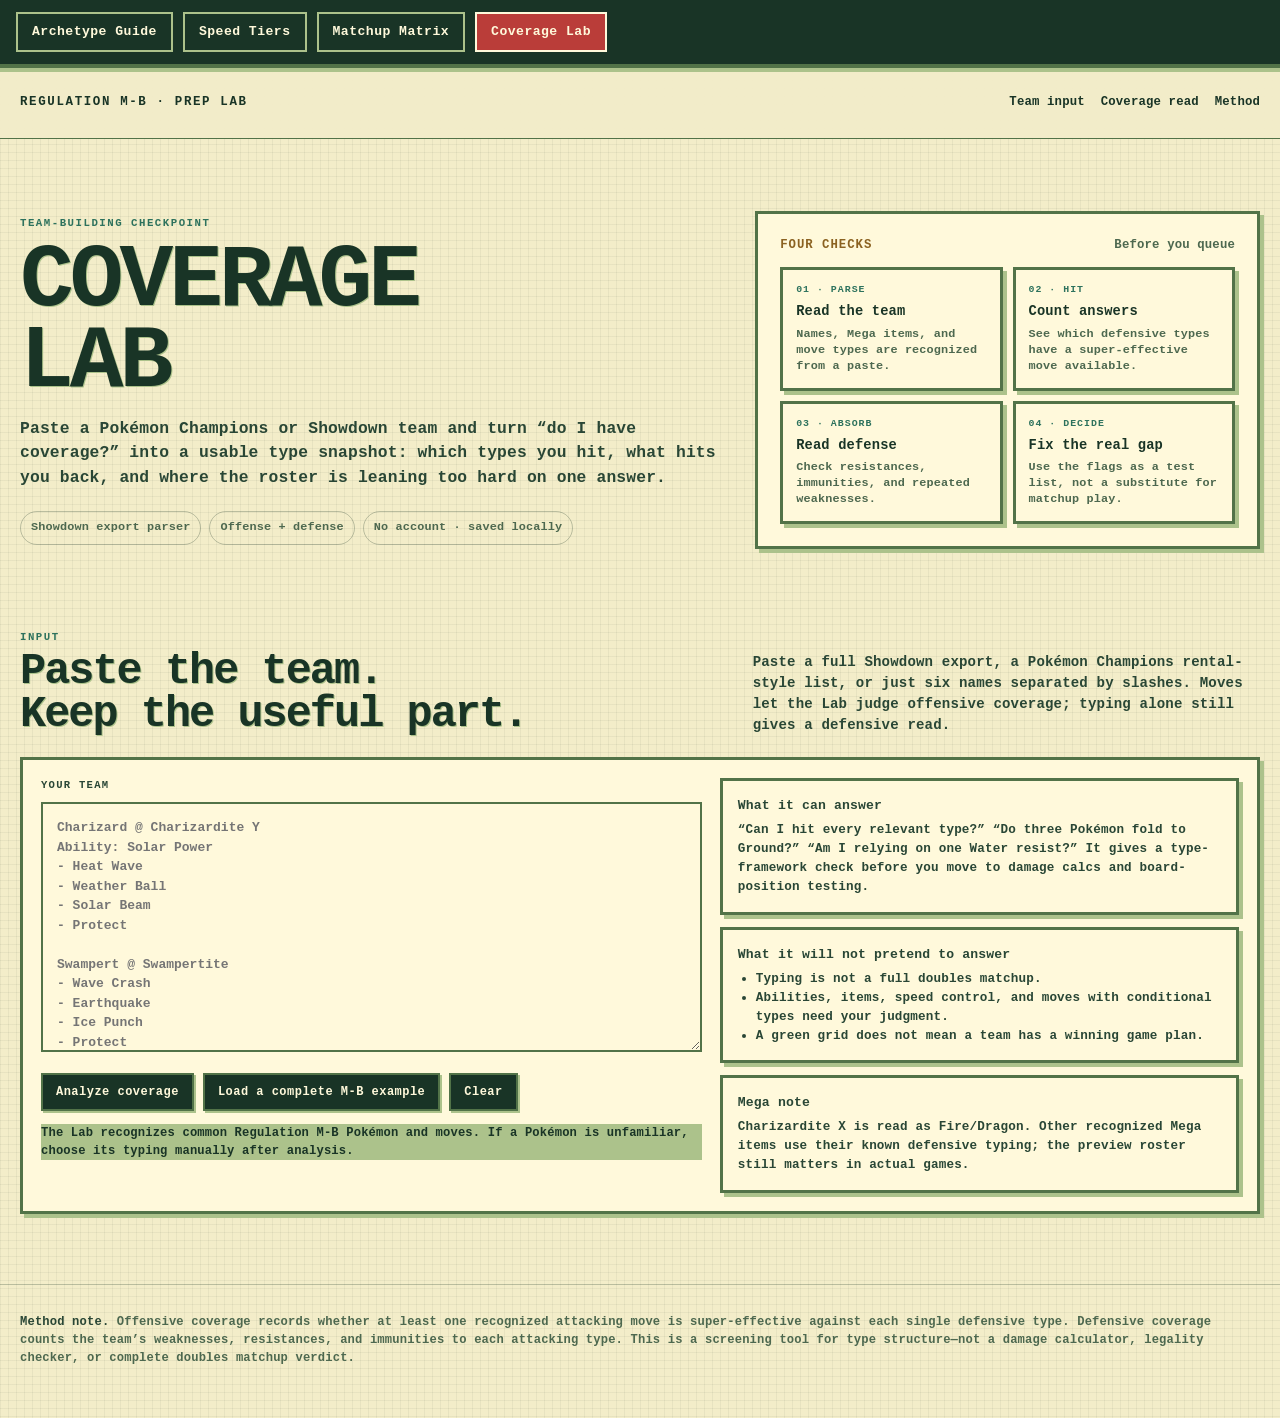
==== commit dc105592: "Add files via upload" ====
--- a/coverage-lab.html
+++ b/coverage-lab.html
@@ -19,6 +19,12 @@
   button,.btn,.control,.control-btn,.mini-btn,.primary-btn{color:var(--johto-cream)!important;background:var(--johto-ink)!important;border:2px solid var(--johto-green)!important;border-radius:0!important;font-family:"Courier New",ui-monospace,monospace!important;font-weight:900!important;box-shadow:2px 2px 0 var(--johto-lcd)!important}button:hover,.btn:hover,.control:hover,.control-btn:hover,.mini-btn:hover,.primary-btn:hover{color:var(--johto-cream)!important;background:var(--johto-red)!important;border-color:var(--johto-ink)!important}input,select,textarea,.team-input{color:var(--johto-ink)!important;background:var(--johto-cream)!important;border:2px solid var(--johto-green)!important;border-radius:0!important;font-family:"Courier New",ui-monospace,monospace!important;font-weight:700!important}input:focus,select:focus,textarea:focus{outline:3px solid var(--johto-red)!important;outline-offset:2px!important;box-shadow:none!important}
   th{color:var(--johto-cream)!important;background:var(--johto-ink)!important;border-color:var(--johto-green)!important;font-weight:900!important}td,.matrix td{color:var(--johto-ink)!important;background:rgba(255,249,219,.72)!important;border-color:rgba(25,52,38,.26)!important;font-weight:700!important}tr:hover td{background:var(--johto-lcd)!important}.status,.callout,.method,.note{color:var(--johto-ink)!important;background:var(--johto-lcd)!important;border-color:var(--johto-green)!important}.status.warning{background:#f4d986!important;border-color:var(--johto-red)!important}.status.error{background:#efb4a8!important;border-color:var(--johto-red)!important}
   @media(max-width:640px){.site-nav{justify-content:flex-start!important}.site-nav a{font-size:.72rem!important;padding:7px 9px!important}}
+</style>
+<style id="johto-nav-safety">
+  .site-nav{justify-content:flex-start!important;overflow-x:auto!important;overflow-y:hidden!important;flex-wrap:nowrap!important;-webkit-overflow-scrolling:touch}.site-nav a{display:block!important;flex:0 0 auto!important;min-width:max-content!important;white-space:nowrap!important}
+</style>
+<style id="johto-type-contrast">
+  .type,.type[class],.type-pill,.type-pill[class],.type-chip,.type-chip[class]{color:#183126!important;background:#dfe8bd!important;border:2px solid #55734c!important;border-radius:0!important;font-weight:900!important;text-shadow:none!important}.type.Fire,.type-fire,.type-pill.type-fire,.type-chip.type-fire{color:#3a160f!important;background:#ed9a78!important;border-color:#a6533d!important}.type.Water,.type-water,.type-pill.type-water,.type-chip.type-water{color:#12334a!important;background:#9fc8e0!important;border-color:#4d7f9a!important}.type.Grass,.type-grass,.type-pill.type-grass,.type-chip.type-grass{color:#20391e!important;background:#b7cf8c!important;border-color:#637f4c!important}.type.Electric,.type-electric,.type-pill.type-electric,.type-chip.type-electric{color:#3c3108!important;background:#efd675!important;border-color:#987f2d!important}.type.Ice,.type-ice,.type-pill.type-ice,.type-chip.type-ice{color:#173b3c!important;background:#b8e1df!important;border-color:#5d9592!important}.type.Fighting,.type-fighting,.type-pill.type-fighting,.type-chip.type-fighting{color:#39170f!important;background:#dfa182!important;border-color:#9b5540!important}.type.Poison,.type-poison,.type-pill.type-poison,.type-chip.type-poison{color:#321a42!important;background:#c49ed1!important;border-color:#7b578b!important}.type.Ground,.type-ground,.type-pill.type-ground,.type-chip.type-ground{color:#3a2a16!important;background:#d9bd82!important;border-color:#987a47!important}.type.Flying,.type-flying,.type-pill.type-flying,.type-chip.type-flying{color:#1b3048!important;background:#b6c9e9!important;border-color:#667eaa!important}.type.Psychic,.type-psychic,.type-pill.type-psychic,.type-chip.type-psychic{color:#421c2e!important;background:#e5a7bb!important;border-color:#a45b77!important}.type.Bug,.type-bug,.type-pill.type-bug,.type-chip.type-bug{color:#2e3716!important;background:#c6ce77!important;border-color:#77843c!important}.type.Rock,.type-rock,.type-pill.type-rock,.type-chip.type-rock{color:#3b2d1b!important;background:#c9af77!important;border-color:#896f41!important}.type.Ghost,.type-ghost,.type-pill.type-ghost,.type-chip.type-ghost{color:#2d2645!important;background:#aaa1d0!important;border-color:#686091!important}.type.Dragon,.type-dragon,.type-pill.type-dragon,.type-chip.type-dragon{color:#25204d!important;background:#a49ce0!important;border-color:#5e57a7!important}.type.Dark,.type-dark,.type-pill.type-dark,.type-chip.type-dark{color:#fff9db!important;background:#625a52!important;border-color:#403b36!important}.type.Steel,.type-steel,.type-pill.type-steel,.type-chip.type-steel{color:#20323a!important;background:#bdced1!important;border-color:#6a858b!important}.type.Fairy,.type-fairy,.type-pill.type-fairy,.type-chip.type-fairy{color:#47253d!important;background:#edbad1!important;border-color:#a66584!important}.type.Normal,.type-normal,.type-pill.type-normal,.type-chip.type-normal{color:#373625!important;background:#d5d0a9!important;border-color:#898363!important}
 </style>
 </head>
 <body>
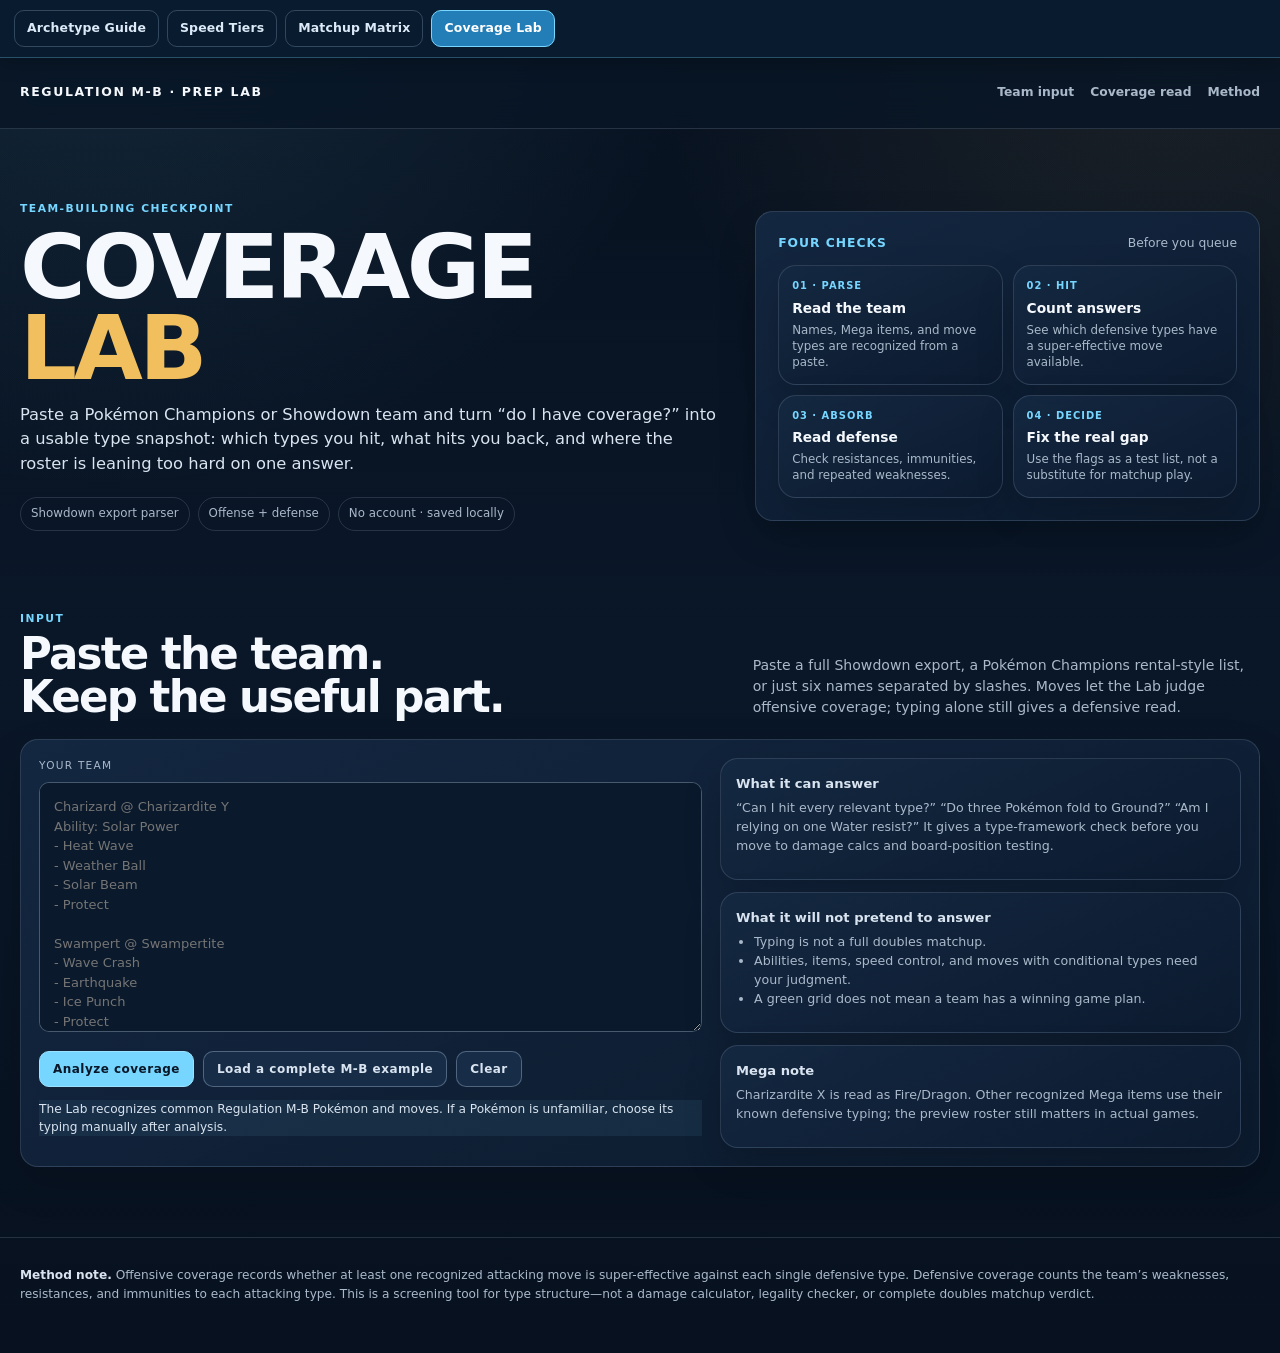
==== commit c9b694a4: "Add files via upload" ====
--- a/coverage-lab.html
+++ b/coverage-lab.html
@@ -26,6 +26,7 @@
 <style id="johto-type-contrast">
   .type,.type[class],.type-pill,.type-pill[class],.type-chip,.type-chip[class]{color:#183126!important;background:#dfe8bd!important;border:2px solid #55734c!important;border-radius:0!important;font-weight:900!important;text-shadow:none!important}.type.Fire,.type-fire,.type-pill.type-fire,.type-chip.type-fire{color:#3a160f!important;background:#ed9a78!important;border-color:#a6533d!important}.type.Water,.type-water,.type-pill.type-water,.type-chip.type-water{color:#12334a!important;background:#9fc8e0!important;border-color:#4d7f9a!important}.type.Grass,.type-grass,.type-pill.type-grass,.type-chip.type-grass{color:#20391e!important;background:#b7cf8c!important;border-color:#637f4c!important}.type.Electric,.type-electric,.type-pill.type-electric,.type-chip.type-electric{color:#3c3108!important;background:#efd675!important;border-color:#987f2d!important}.type.Ice,.type-ice,.type-pill.type-ice,.type-chip.type-ice{color:#173b3c!important;background:#b8e1df!important;border-color:#5d9592!important}.type.Fighting,.type-fighting,.type-pill.type-fighting,.type-chip.type-fighting{color:#39170f!important;background:#dfa182!important;border-color:#9b5540!important}.type.Poison,.type-poison,.type-pill.type-poison,.type-chip.type-poison{color:#321a42!important;background:#c49ed1!important;border-color:#7b578b!important}.type.Ground,.type-ground,.type-pill.type-ground,.type-chip.type-ground{color:#3a2a16!important;background:#d9bd82!important;border-color:#987a47!important}.type.Flying,.type-flying,.type-pill.type-flying,.type-chip.type-flying{color:#1b3048!important;background:#b6c9e9!important;border-color:#667eaa!important}.type.Psychic,.type-psychic,.type-pill.type-psychic,.type-chip.type-psychic{color:#421c2e!important;background:#e5a7bb!important;border-color:#a45b77!important}.type.Bug,.type-bug,.type-pill.type-bug,.type-chip.type-bug{color:#2e3716!important;background:#c6ce77!important;border-color:#77843c!important}.type.Rock,.type-rock,.type-pill.type-rock,.type-chip.type-rock{color:#3b2d1b!important;background:#c9af77!important;border-color:#896f41!important}.type.Ghost,.type-ghost,.type-pill.type-ghost,.type-chip.type-ghost{color:#2d2645!important;background:#aaa1d0!important;border-color:#686091!important}.type.Dragon,.type-dragon,.type-pill.type-dragon,.type-chip.type-dragon{color:#25204d!important;background:#a49ce0!important;border-color:#5e57a7!important}.type.Dark,.type-dark,.type-pill.type-dark,.type-chip.type-dark{color:#fff9db!important;background:#625a52!important;border-color:#403b36!important}.type.Steel,.type-steel,.type-pill.type-steel,.type-chip.type-steel{color:#20323a!important;background:#bdced1!important;border-color:#6a858b!important}.type.Fairy,.type-fairy,.type-pill.type-fairy,.type-chip.type-fairy{color:#47253d!important;background:#edbad1!important;border-color:#a66584!important}.type.Normal,.type-normal,.type-pill.type-normal,.type-chip.type-normal{color:#373625!important;background:#d5d0a9!important;border-color:#898363!important}
 </style>
+<link href="./site-theme.css" rel="stylesheet"/>
 </head>
 <body>
   <nav class="site-nav" aria-label="Guide navigation">
--- a/site-theme.css
+++ b/site-theme.css
@@ -0,0 +1,248 @@
+/*
+  Clarity-first hybrid theme
+  Keeps the modern, fast-scanning M-B layout and borrows only the strongest
+  Johto cues: deep cartridge navy, warm gold highlights, and confident type color.
+*/
+:root{
+  --bg:#07111f;
+  --bg-2:#0b1728;
+  --panel:#12243b;
+  --panel-2:#0d1b2d;
+  --line:rgba(189,211,236,.16);
+  --line-strong:rgba(189,211,236,.34);
+  --text:#f5f8fc;
+  --soft:#d9e4f0;
+  --muted:#aab9ca;
+  --gold:#f1bf5e;
+  --cyan:#76d6ff;
+  --violet:#bda8ff;
+  --coral:#ff8c82;
+  --green:#91d49a;
+  --shadow:0 24px 64px rgba(0,0,0,.28);
+  --radius-xl:24px;
+  --radius-lg:18px;
+  --radius-md:12px;
+}
+
+html{background:var(--bg)!important;}
+body{
+  color:var(--text)!important;
+  background:
+    radial-gradient(circle at 8% -12%,rgba(118,214,255,.14),transparent 34%),
+    radial-gradient(circle at 92% 0,rgba(241,191,94,.09),transparent 30%),
+    linear-gradient(180deg,#07111f 0%,#0a1728 48%,#07111f 100%)!important;
+  font-family:"Aptos","Inter","Segoe UI",system-ui,-apple-system,sans-serif!important;
+  font-weight:400!important;
+  letter-spacing:normal!important;
+}
+body::before,body:before{
+  opacity:.2!important;
+  background-image:linear-gradient(rgba(203,222,245,.022) 1px,transparent 1px),linear-gradient(90deg,rgba(203,222,245,.022) 1px,transparent 1px)!important;
+  background-size:42px 42px!important;
+}
+
+h1,h2,h3,h4,h5,h6,.hero h1,.hero h2{
+  color:var(--text)!important;
+  font-family:"Aptos Display","Aptos","Inter","Segoe UI",system-ui,sans-serif!important;
+  font-weight:800!important;
+  letter-spacing:-.04em!important;
+  text-shadow:none!important;
+}
+h1 em,.hero h1 em{color:var(--gold)!important;-webkit-text-stroke:0!important;text-shadow:none!important;}
+p,li,td,dd,dt,label,small,.section-head p,.hero-copy,.muted{color:var(--muted)!important;font-weight:400!important;}
+strong,b{font-weight:800!important;}
+.hero-copy,.identity-callout p,.detail-block h4,.comparison-column h3,.comparison-head h2{color:var(--soft)!important;}
+.kicker,.eyebrow,.panel-label strong,.event-top span{color:var(--cyan)!important;font-weight:800!important;}
+
+/* Navigation stays visible and reads as one compact control strip. */
+.site-nav{
+  justify-content:flex-start!important;
+  overflow-x:auto!important;
+  overflow-y:hidden!important;
+  flex-wrap:nowrap!important;
+  gap:8px!important;
+  padding:10px max(14px,calc((100vw - 1440px)/2))!important;
+  background:rgba(10,28,48,.97)!important;
+  border-bottom:1px solid rgba(118,214,255,.28)!important;
+  box-shadow:0 5px 18px rgba(0,0,0,.22)!important;
+  -webkit-overflow-scrolling:touch;
+}
+.site-nav a{
+  display:block!important;
+  flex:0 0 auto!important;
+  min-width:max-content!important;
+  white-space:nowrap!important;
+  color:#dceaf8!important;
+  background:transparent!important;
+  border:1px solid rgba(183,209,236,.24)!important;
+  border-radius:10px!important;
+  padding:8px 12px!important;
+  font-family:inherit!important;
+  font-size:.78rem!important;
+  font-weight:800!important;
+  letter-spacing:.01em!important;
+  box-shadow:none!important;
+}
+.site-nav a:hover,.site-nav a[aria-current="page"]{
+  color:#fff!important;
+  background:#237db6!important;
+  border-color:#79d6ff!important;
+}
+
+.topbar,.matrix-controls{
+  background:rgba(9,22,38,.84)!important;
+  border-color:var(--line)!important;
+  backdrop-filter:blur(16px) saturate(125%)!important;
+}
+.topnav a,header nav a{color:var(--muted)!important;font-weight:650!important;}
+.topnav a:hover,header nav a:hover{color:var(--text)!important;background:rgba(118,214,255,.1)!important;}
+
+/* Shared surface system: clear layers, restrained shadows, no cartridge-box clutter. */
+.hero-panel,.hero-card,.mega-card,.benchmark,.scarf-card,.tier-card,.insight,.table-panel,.calc-card,.mechanic,.source-box,.matrix-shell,.help-card,.context-card,.input-shell,.result-panel,.score-card,.slot,.help-box,.loop-card,.archetype-card,.event-card,.trend-card,.workflow-card,.method-card,.prep-block,.lab-panel,.comparison-sheet{
+  color:var(--text)!important;
+  background:linear-gradient(155deg,rgba(20,40,65,.97),rgba(12,27,47,.98))!important;
+  border:1px solid var(--line)!important;
+  border-radius:var(--radius-lg)!important;
+  box-shadow:0 16px 38px rgba(0,0,0,.16)!important;
+}
+.hero-panel *,.hero-card *,.mega-card *,.benchmark *,.scarf-card *,.tier-card *,.insight *,.table-panel *,.calc-card *,.mechanic *,.source-box *,.matrix-shell *,.help-card *,.context-card *,.input-shell *,.result-panel *,.score-card *,.slot *,.help-box *,.loop-card *,.archetype-card *,.event-card *,.trend-card *,.workflow-card *,.method-card *,.prep-block *,.lab-panel *,.comparison-sheet *{border-color:var(--line)!important;}
+.archetype-card:hover,.event-card:hover{border-color:rgba(118,214,255,.52)!important;box-shadow:0 22px 52px rgba(0,0,0,.24)!important;}
+.hero-panel::before{background:conic-gradient(from 40deg,transparent,rgba(118,214,255,.1),transparent 28%,rgba(241,191,94,.09),transparent 62%)!important;}
+
+.field-map .field-column{
+  color:var(--text)!important;
+  background:linear-gradient(155deg,#142944,#0f2036)!important;
+  border:1px solid var(--line)!important;
+  border-radius:var(--radius-lg)!important;
+  box-shadow:none!important;
+}
+.field-map .field-column h3{display:block!important;margin:0 0 12px!important;padding:0!important;background:transparent!important;border:0!important;text-shadow:none!important;}
+.field-map .field-column.must h3{color:var(--coral)!important;}
+.field-map .field-column.high h3{color:var(--cyan)!important;}
+.field-map .field-column.specialist h3{color:var(--green)!important;}
+.field-map .field-column a{color:var(--soft)!important;border-bottom-color:rgba(183,209,236,.1)!important;font-weight:650!important;}
+.field-map .field-column a span{color:var(--gold)!important;font-weight:800!important;}
+.field-map .field-column a:hover{color:#fff!important;background:rgba(118,214,255,.07)!important;transform:translateX(3px)!important;}
+.workflow-card,.trend-card,.method-card{background:rgba(18,37,61,.88)!important;box-shadow:none!important;}
+.workflow-card p,.trend-card p,.method-card p,.help-box p,.help-box li{color:var(--muted)!important;font-weight:400!important;}
+.workflow-card b,.trend-card b,.method-card b{color:var(--gold)!important;}
+
+.identity-callout,.prep-block,.coverage-method,.scope-note,.method,.status,.callout,.note{
+  color:var(--soft)!important;
+  background:rgba(118,214,255,.075)!important;
+  border-color:rgba(118,214,255,.32)!important;
+}
+.status.warning{background:rgba(241,191,94,.12)!important;border-color:rgba(241,191,94,.58)!important;}
+.status.error{background:rgba(255,140,130,.11)!important;border-color:rgba(255,140,130,.55)!important;}
+
+button,.btn,.control,.control-btn,.mini-btn,.primary-btn,.secondary-btn,.pin-button,.compare-action,.close-modal{
+  color:var(--soft)!important;
+  background:#172c47!important;
+  border:1px solid var(--line-strong)!important;
+  border-radius:10px!important;
+  font-family:inherit!important;
+  font-weight:750!important;
+  box-shadow:none!important;
+}
+button:hover,.btn:hover,.control:hover,.control-btn:hover,.mini-btn:hover,.secondary-btn:hover,.pin-button:hover,.close-modal:hover{
+  color:#fff!important;
+  background:#213e62!important;
+  border-color:rgba(118,214,255,.65)!important;
+}
+.primary-btn,.btn.primary,.compare-action{color:#081728!important;background:var(--cyan)!important;border-color:#9ae2ff!important;}
+.primary-btn:hover,.btn.primary:hover,.compare-action:hover{color:#07111f!important;background:#a6e6ff!important;border-color:#d7f5ff!important;}
+.pin-button.pinned{color:#221500!important;background:var(--gold)!important;border-color:#ffd98f!important;}
+
+input,select,textarea,.team-input{
+  color:var(--text)!important;
+  background:#0a192b!important;
+  border:1px solid var(--line-strong)!important;
+  border-radius:10px!important;
+  font-family:inherit!important;
+  font-weight:500!important;
+}
+option{color:var(--text)!important;background:#0a192b!important;}
+input:focus,select:focus,textarea:focus{outline:3px solid rgba(118,214,255,.24)!important;outline-offset:1px!important;border-color:#76d6ff!important;box-shadow:none!important;}
+
+th,.coverage-table th{
+  color:#f6fbff!important;
+  background:#10263f!important;
+  border-color:var(--line)!important;
+  font-weight:800!important;
+}
+td,.matrix td,.coverage-cell,.attack-row{
+  color:var(--soft)!important;
+  background:rgba(14,31,52,.9)!important;
+  border-color:var(--line)!important;
+  font-weight:500!important;
+}
+tr:hover td,.coverage-table tbody tr:hover td{background:rgba(30,58,91,.88)!important;}
+.coverage-name{background:#10233b!important;}
+.coverage-name a,.attack-row strong,.coverage-cell strong{color:var(--soft)!important;}
+
+/* Pokémon typing uses intentionally darkened, saturated chips so white labels stay legible. */
+.type.Fire,.type-fire{--type-badge:#b94942;}.type.Water,.type-water{--type-badge:#2978ad;}.type.Grass,.type-grass{--type-badge:#3d7a47;}.type.Electric,.type-electric{--type-badge:#8c6b08;}.type.Ice,.type-ice{--type-badge:#267b8a;}.type.Fighting,.type-fighting{--type-badge:#a83f38;}.type.Poison,.type-poison{--type-badge:#754f9a;}.type.Ground,.type-ground{--type-badge:#8a6537;}.type.Flying,.type-flying{--type-badge:#617db8;}.type.Psychic,.type-psychic{--type-badge:#b24e73;}.type.Bug,.type-bug{--type-badge:#6e7d2d;}.type.Rock,.type-rock{--type-badge:#75613a;}.type.Ghost,.type-ghost{--type-badge:#5f5793;}.type.Dragon,.type-dragon{--type-badge:#554fa0;}.type.Dark,.type-dark{--type-badge:#51444a;}.type.Steel,.type-steel{--type-badge:#55717c;}.type.Fairy,.type-fairy{--type-badge:#a55d81;}.type.Normal,.type-normal{--type-badge:#6f7164;}
+.type,.type[class],.type-pill,.type-pill[class],.type-chip,.type-chip[class],.type-mini,.type-mini[class]{
+  color:#fff!important;
+  background:var(--type-badge,color-mix(in srgb,var(--type,#4e7696) 68%,#07111f))!important;
+  border:1px solid color-mix(in srgb,var(--type-badge,var(--type,#4e7696)) 72%,white)!important;
+  border-radius:999px!important;
+  font-family:inherit!important;
+  font-weight:800!important;
+  text-shadow:none!important;
+  box-shadow:none!important;
+}
+.type-chip-mark{color:#fff!important;background:rgba(7,17,31,.6)!important;border:1px solid rgba(255,255,255,.3)!important;}
+
+.mon-stage{background:radial-gradient(circle at 50% 36%,rgba(118,214,255,.14),rgba(255,255,255,.02) 68%)!important;border:1px solid rgba(183,209,236,.14)!important;border-radius:12px!important;}
+.mon-stage::after{background:rgba(0,0,0,.42)!important;}
+.mon-name{color:var(--soft)!important;font-weight:700!important;}
+.mega-badge{color:#221500!important;background:var(--gold)!important;border-radius:999px!important;}
+
+/* The benchmark ladder becomes a visual speed map instead of a wall of names. */
+.benchmark-ladder{background:linear-gradient(180deg,#132843,#0d1d31)!important;border:1px solid var(--line)!important;border-radius:var(--radius-xl)!important;box-shadow:0 16px 38px rgba(0,0,0,.16)!important;}
+.benchmark-value{color:var(--cyan)!important;text-shadow:none!important;}
+.benchmark-rail:before{background:linear-gradient(var(--cyan),rgba(118,214,255,.2))!important;}
+.benchmark-rail span{background:var(--cyan)!important;box-shadow:0 0 0 5px rgba(118,214,255,.12)!important;}
+.benchmark-copy{border-bottom-color:var(--line)!important;}
+.benchmark-meta{color:var(--muted)!important;}
+.benchmark-meta em{color:var(--gold)!important;background:rgba(241,191,94,.12)!important;border-color:rgba(241,191,94,.28)!important;}
+.benchmark-sprites{display:flex;align-items:center;gap:8px;min-height:48px;margin-top:5px;}
+.benchmark-sprite{width:50px;height:48px;object-fit:contain;filter:drop-shadow(0 7px 7px rgba(0,0,0,.34));}
+.sr-only{position:absolute!important;width:1px!important;height:1px!important;padding:0!important;margin:-1px!important;overflow:hidden!important;clip:rect(0,0,0,0)!important;white-space:nowrap!important;border:0!important;}
+
+/* One move per line turns each sprite into a quick, vertical team-sheet read. */
+.moveset{display:grid!important;grid-template-columns:1fr!important;gap:4px!important;margin:8px 0 0!important;text-align:left!important;}
+.moveset span{
+  position:relative!important;
+  display:flex!important;
+  align-items:center!important;
+  justify-content:flex-start!important;
+  min-height:20px!important;
+  padding:3px 5px 3px 9px!important;
+  color:#eaf3ff!important;
+  background:#10223a!important;
+  border:1px solid rgba(183,209,236,.22)!important;
+  border-radius:6px!important;
+  font-family:"Aptos","Inter","Segoe UI",sans-serif!important;
+  font-size:.58rem!important;
+  font-weight:700!important;
+  line-height:1.2!important;
+  text-align:left!important;
+  text-shadow:none!important;
+}
+.moveset span::before{content:"";width:3px;height:3px;flex:0 0 3px;margin-right:5px;background:var(--gold);border-radius:50%;}
+
+.compare-dock{color:var(--text)!important;background:rgba(13,29,49,.97)!important;border:1px solid var(--line-strong)!important;border-radius:14px!important;box-shadow:var(--shadow)!important;backdrop-filter:blur(16px)!important;}
+.compare-label{color:var(--muted)!important;font-weight:800!important;}
+.compare-chip{color:var(--soft)!important;background:#172c47!important;border:1px solid var(--line)!important;border-radius:9px!important;font-weight:650!important;}
+.to-top{color:var(--soft)!important;background:#132843!important;border:1px solid var(--line-strong)!important;border-radius:11px!important;}
+.sources,.sources strong{color:var(--muted)!important;}.sources strong{color:var(--soft)!important;}.sources a{color:var(--cyan)!important;}
+
+@media(max-width:680px){
+  .site-nav{padding:9px 10px!important;}
+  .site-nav a{padding:7px 10px!important;font-size:.74rem!important;}
+  .moveset{gap:3px!important;margin-top:6px!important;}
+  .moveset span{min-height:19px!important;font-size:.54rem!important;padding:3px 4px 3px 7px!important;}
+  .benchmark-sprite{width:44px;height:42px;}
+}
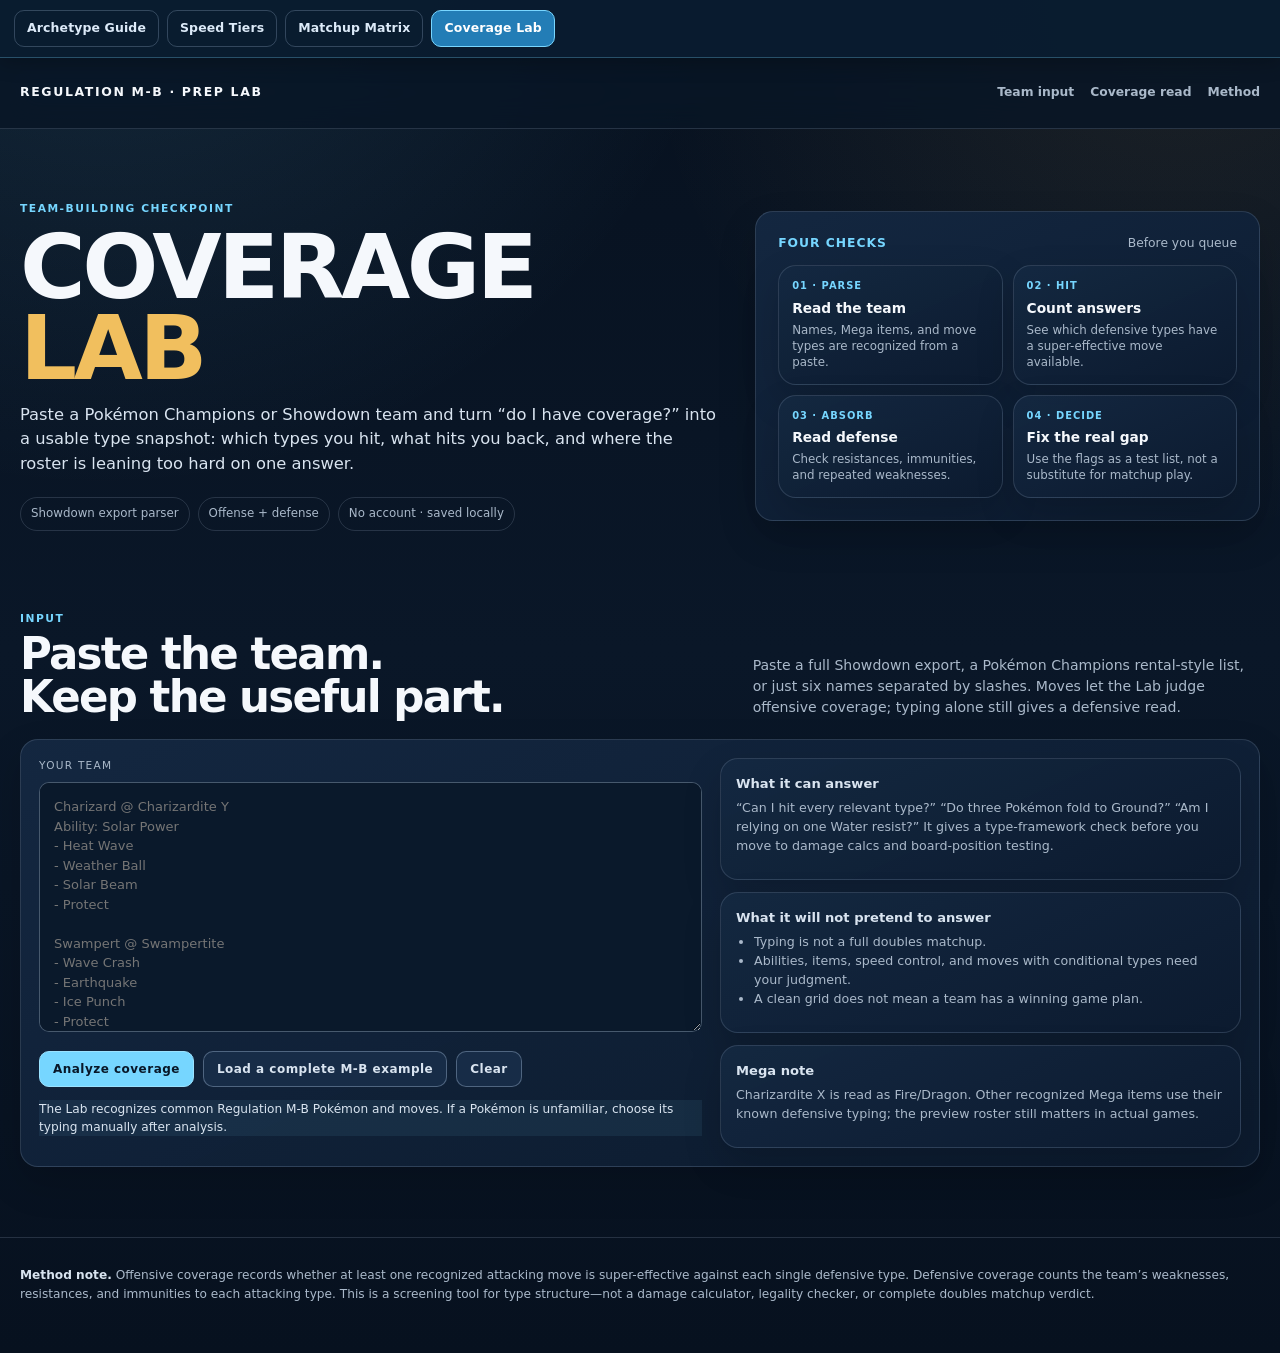
==== commit 7e0d16ee: "Add files via upload" ====
--- a/coverage-lab.html
+++ b/coverage-lab.html
@@ -38,8 +38,8 @@
   <header class="topbar"><div class="shell"><div class="brand">REGULATION M-B · PREP LAB</div><nav class="topnav"><a href="#builder">Team input</a><a href="#analysis">Coverage read</a><a href="#method">Method</a></nav></div></header>
   <main>
     <section class="hero"><div class="shell hero-grid"><div><div class="kicker">Team-building checkpoint</div><h1>COVERAGE <em>LAB</em></h1><p class="hero-copy">Paste a Pokémon Champions or Showdown team and turn “do I have coverage?” into a usable type snapshot: which types you hit, what hits you back, and where the roster is leaning too hard on one answer.</p><div class="hero-chips"><span>Showdown export parser</span><span>Offense + defense</span><span>No account · saved locally</span></div></div><aside class="hero-panel" aria-label="Coverage Lab checks"><div class="panel-label"><strong>Four checks</strong><span>Before you queue</span></div><div class="loop"><div class="loop-card"><b>01 · PARSE</b><strong>Read the team</strong><span>Names, Mega items, and move types are recognized from a paste.</span></div><div class="loop-card"><b>02 · HIT</b><strong>Count answers</strong><span>See which defensive types have a super-effective move available.</span></div><div class="loop-card"><b>03 · ABSORB</b><strong>Read defense</strong><span>Check resistances, immunities, and repeated weaknesses.</span></div><div class="loop-card"><b>04 · DECIDE</b><strong>Fix the real gap</strong><span>Use the flags as a test list, not a substitute for matchup play.</span></div></div></aside></div></section>
-    <section class="section" id="builder"><div class="shell"><div class="section-head"><div><div class="kicker">Input</div><h2>Paste the team.<br>Keep the useful part.</h2></div><p>Paste a full Showdown export, a Pokémon Champions rental-style list, or just six names separated by slashes. Moves let the Lab judge offensive coverage; typing alone still gives a defensive read.</p></div><div class="input-shell"><div><label for="teamInput">Your team</label><textarea id="teamInput" class="team-input" spellcheck="false" placeholder="Charizard @ Charizardite Y&#10;Ability: Solar Power&#10;- Heat Wave&#10;- Weather Ball&#10;- Solar Beam&#10;- Protect&#10;&#10;Swampert @ Swampertite&#10;- Wave Crash&#10;- Earthquake&#10;- Ice Punch&#10;- Protect"></textarea><div class="actions"><button class="btn primary" id="analyzeBtn" type="button">Analyze coverage</button><button class="btn" id="loadExampleBtn" type="button">Load a complete M-B example</button><button class="btn" id="clearBtn" type="button">Clear</button></div><p class="note" id="parseNote">The Lab recognizes common Regulation M-B Pokémon and moves. If a Pokémon is unfamiliar, choose its typing manually after analysis.</p></div><aside class="input-help"><div class="help-box"><b>What it can answer</b><p>“Can I hit every relevant type?” “Do three Pokémon fold to Ground?” “Am I relying on one Water resist?” It gives a type-framework check before you move to damage calcs and board-position testing.</p></div><div class="help-box"><b>What it will not pretend to answer</b><ul><li>Typing is not a full doubles matchup.</li><li>Abilities, items, speed control, and moves with conditional types need your judgment.</li><li>A green grid does not mean a team has a winning game plan.</li></ul></div><div class="help-box"><b>Mega note</b><p>Charizardite X is read as Fire/Dragon. Other recognized Mega items use their known defensive typing; the preview roster still matters in actual games.</p></div></aside></div>
-      <div class="analysis" id="analysis"></div>
+    <section class="section" id="builder"><div class="shell"><div class="section-head"><div><div class="kicker">Input</div><h2>Paste the team.<br>Keep the useful part.</h2></div><p>Paste a full Showdown export, a Pokémon Champions rental-style list, or just six names separated by slashes. Moves let the Lab judge offensive coverage; typing alone still gives a defensive read.</p></div><div class="input-shell"><div><label for="teamInput">Your team</label><textarea id="teamInput" class="team-input" spellcheck="false" placeholder="Charizard @ Charizardite Y&#10;Ability: Solar Power&#10;- Heat Wave&#10;- Weather Ball&#10;- Solar Beam&#10;- Protect&#10;&#10;Swampert @ Swampertite&#10;- Wave Crash&#10;- Earthquake&#10;- Ice Punch&#10;- Protect"></textarea><div class="actions"><button class="btn primary" id="analyzeBtn" type="button">Analyze coverage</button><button class="btn" id="loadExampleBtn" type="button">Load a complete M-B example</button><button class="btn" id="clearBtn" type="button">Clear</button></div><p class="note" id="parseNote">The Lab recognizes common Regulation M-B Pokémon and moves. If a Pokémon is unfamiliar, choose its typing manually after analysis.</p></div><aside class="input-help"><div class="help-box"><b>What it can answer</b><p>“Can I hit every relevant type?” “Do three Pokémon fold to Ground?” “Am I relying on one Water resist?” It gives a type-framework check before you move to damage calcs and board-position testing.</p></div><div class="help-box"><b>What it will not pretend to answer</b><ul><li>Typing is not a full doubles matchup.</li><li>Abilities, items, speed control, and moves with conditional types need your judgment.</li><li>A clean grid does not mean a team has a winning game plan.</li></ul></div><div class="help-box"><b>Mega note</b><p>Charizardite X is read as Fire/Dragon. Other recognized Mega items use their known defensive typing; the preview roster still matters in actual games.</p></div></aside></div>
+      <div class="analysis" id="analysis" aria-live="polite"></div>
     </div></section>
   </main>
   <footer class="sources" id="method"><div class="shell"><strong>Method note.</strong> Offensive coverage records whether at least one recognized attacking move is super-effective against each single defensive type. Defensive coverage counts the team’s weaknesses, resistances, and immunities to each attacking type. This is a screening tool for type structure—not a damage calculator, legality checker, or complete doubles matchup verdict.</div></footer>
@@ -94,7 +94,16 @@
         if(flags.length)insight.push(['','Defensive red flag',`${flags.map(x=>x.atk).join(', ')} attacks are a direct structural concern: at least three members are weak with no listed resist or immunity.`]);else insight.push(['good','Defensive balance',`No attack type has three weaknesses with zero listed resistance or immunity.`]);
         if(watches.filter(x=>!flags.includes(x)).length)insight.push(['','Watch list',`${watches.filter(x=>!flags.includes(x)).map(x=>x.atk).join(', ')} pressure multiple members and have limited absorption.`]);
         if(!recognizedMoves.length)insight.push(['','Add moves',`Typing was read, but no recognized attacking moves were found. Paste move lines to calculate offensive coverage.`]);
-        analysis.innerHTML=`<div class="score-row"><article class="score-card offense"><span>Offensive coverage</span><strong>${hitCount}/18</strong><p>single defensive types with a recognized super-effective answer</p></article><article class="score-card defense"><span>Defensive structure</span><strong>${Math.max(0,defensiveScore).toFixed(defensiveScore%1?1:0)}/18</strong><p>screening score after repeated-weakness flags</p></article><article class="score-card flags"><span>Structural flags</span><strong>${flags.length}</strong><p>attack types with 3+ weaknesses and no answer by typing</p></article></div>${status}<div class="section-head"><div><div class="kicker">Resolved roster</div><h2>Confirm the typing.<br>Then trust the read.</h2></div><p>Adjust either type selector if an unfamiliar form did not parse. The analyzer uses the selected post-Mega typing for defensive math.</p></div><div class="slot-grid">${slots}</div><div class="result-grid"><section class="result-panel"><header class="panel-head"><h3>Offensive type coverage</h3><p>Each tile names the moves that are super-effective against that defensive type.</p></header><div class="coverage-grid">${hitMap.map(x=>`<div class="coverage-cell ${x.hits.length?'good':'none'}"><strong>${x.def}</strong><span>${x.hits.length?x.hits.join(' · '):'No recognized answer'}</span></div>`).join('')}</div></section><section class="result-panel"><header class="panel-head"><h3>Incoming type pressure</h3><p>Weaknesses versus resistance / immunity counts across your six.</p></header><div class="attack-grid">${defense.map(x=>{const risk=x.weak>=3&&x.resist+x.immune===0?'danger':x.weak>=2&&x.resist+x.immune<=1?'watch':'safe';const label=risk==='danger'?'Structural flag':risk==='watch'?'Watch list':'Stable by typing';return `<div class="attack-row ${risk}"><header><strong>${x.atk}</strong><span>${label}</span></header><p>${x.weak} weak · ${x.resist} resist · ${x.immune} immune</p></div>`}).join('')}</div><div class="insights">${insight.map(([kind,title,text])=>`<div class="insight ${kind}"><b>${title}.</b> ${text}</div>`).join('')}</div></section></div><div class="method"><strong>Important:</strong> “Coverage” here means typing and move type only. It does not know whether your attack actually KOs, whether a move is safe into Protect, if an ability changes the interaction, or whether your answer survives the board. Treat it as the first team-building question—not the last.</div>`;
+        const missing=hitMap.filter(x=>!x.hits.length).map(x=>x.def);
+        const riskFor=x=>x.weak>=3&&x.resist+x.immune===0?'danger':x.weak>=2&&x.resist+x.immune<=1?'watch':'safe';
+        const orderedDefense=[...defense].sort((a,b)=>{const rank={danger:0,watch:1,safe:2};const riskDelta=rank[riskFor(a)]-rank[riskFor(b)];return riskDelta||(b.weak*3-b.resist-b.immune)-(a.weak*3-a.resist-a.immune)||a.atk.localeCompare(b.atk)});
+        const priorityRisk=orderedDefense.find(x=>riskFor(x)!=='safe');
+        const decisionCards=[
+          {tone:priorityRisk?'danger':'good',label:'Test first',title:priorityRisk?`${priorityRisk.atk} pressure`:'No structural pressure flag',copy:priorityRisk?`${priorityRisk.weak} weak · ${priorityRisk.resist} resist · ${priorityRisk.immune} immune. Build the practical game plan around this first.`:'Typing alone does not show a three-weakness/no-answer collapse. Test speed, damage, and item interactions next.'},
+          {tone:missing.length?'watch':'good',label:'Add if possible',title:missing.length?`${missing.length} offensive gap${missing.length===1?'':'s'}`:'All 18 types covered',copy:missing.length?missing.join(' · '):'Every single defensive type has at least one recognized super-effective move.'},
+          {tone:recognizedMoves.length?'info':'watch',label:'Coverage tools read',title:recognizedMoves.length?`${recognizedMoves.length} attacking type${recognizedMoves.length===1?'':'s'}`:'No attacking moves read',copy:recognizedMoves.length?recognizedMoves.join(' · '):'Paste move lines to unlock the offensive side of the read.'}
+        ];
+        analysis.innerHTML=`<div class="score-row"><article class="score-card offense"><span>Offensive coverage</span><strong>${hitCount}/18</strong><p>single defensive types with a recognized super-effective answer</p></article><article class="score-card defense"><span>Defensive structure</span><strong>${Math.max(0,defensiveScore).toFixed(defensiveScore%1?1:0)}/18</strong><p>screening score after repeated-weakness flags</p></article><article class="score-card flags"><span>Structural flags</span><strong>${flags.length}</strong><p>attack types with 3+ weaknesses and no answer by typing</p></article></div>${status}<section class="coverage-decision" aria-label="Coverage decision summary"><div class="decision-head"><div><div class="kicker">Decision board</div><h2>What to test next.</h2></div><p>Start here before reading the full grid. It turns the type audit into a short teambuilding checklist.</p></div><div class="decision-grid">${decisionCards.map(card=>`<article class="decision-card ${card.tone}"><span>${card.label}</span><strong>${card.title}</strong><p>${card.copy}</p></article>`).join('')}</div></section><div class="result-grid"><section class="result-panel"><header class="panel-head"><div><h3>Offensive type coverage</h3><p>One tile per defending type; the line below names your recognized answers.</p></div><span class="panel-count">${hitCount} / 18 covered</span></header><div class="coverage-grid">${hitMap.map(x=>{const state=!x.hits.length?'none':x.hits.length>=3?'strong':'good';return `<div class="coverage-cell ${state}"><strong>${x.def}</strong><span>${x.hits.length?x.hits.join(' · '):'No recognized answer'}</span><em>${x.hits.length?`${x.hits.length} answer${x.hits.length===1?'':'s'}`:'gap'}</em></div>`}).join('')}</div></section><section class="result-panel"><header class="panel-head"><div><h3>Incoming type pressure</h3><p>Ordered from the structural concerns to the stable defensive matchups.</p></div><span class="panel-count">${flags.length} hard flag${flags.length===1?'':'s'}</span></header><div class="attack-grid">${orderedDefense.map(x=>{const risk=riskFor(x);const label=risk==='danger'?'Structural flag':risk==='watch'?'Watch list':'Stable by typing';return `<div class="attack-row ${risk}"><header><strong>${x.atk}</strong><span>${label}</span></header><p><b>${x.weak} weak</b> · ${x.resist} resist · ${x.immune} immune</p></div>`}).join('')}</div><div class="insights">${insight.map(([kind,title,text])=>`<div class="insight ${kind}"><b>${title}.</b> ${text}</div>`).join('')}</div></section></div><details class="roster-review" open><summary><span>Resolved roster</span><small>Confirm typing or correct an unfamiliar form</small></summary><p>Adjust either type selector if an unfamiliar form did not parse. The analyzer uses the selected post-Mega typing for defensive math.</p><div class="slot-grid">${slots}</div></details><div class="method" id="method"><strong>Important:</strong> “Coverage” here means typing and move type only. It does not know whether your attack actually KOs, whether a move is safe into Protect, if an ability changes the interaction, or whether your answer survives the board. Treat it as the first team-building question—not the last.</div>`;
         analysis.querySelectorAll('select[data-slot]').forEach(select=>select.addEventListener('change',()=>{const i=Number(select.dataset.slot),t=Number(select.dataset.type);manual[i][t]=select.value;draw()}));
       }
       draw();
--- a/site-theme.css
+++ b/site-theme.css
@@ -17,7 +17,7 @@
   --cyan:#76d6ff;
   --violet:#bda8ff;
   --coral:#ff8c82;
-  --green:#91d49a;
+  --green:var(--cyan);
   --shadow:0 24px 64px rgba(0,0,0,.28);
   --radius-xl:24px;
   --radius-lg:18px;
@@ -119,7 +119,7 @@
 .field-map .field-column h3{display:block!important;margin:0 0 12px!important;padding:0!important;background:transparent!important;border:0!important;text-shadow:none!important;}
 .field-map .field-column.must h3{color:var(--coral)!important;}
 .field-map .field-column.high h3{color:var(--cyan)!important;}
-.field-map .field-column.specialist h3{color:var(--green)!important;}
+.field-map .field-column.specialist h3{color:var(--violet)!important;}
 .field-map .field-column a{color:var(--soft)!important;border-bottom-color:rgba(183,209,236,.1)!important;font-weight:650!important;}
 .field-map .field-column a span{color:var(--gold)!important;font-weight:800!important;}
 .field-map .field-column a:hover{color:#fff!important;background:rgba(118,214,255,.07)!important;transform:translateX(3px)!important;}
@@ -246,3 +246,39 @@
   .moveset span{min-height:19px!important;font-size:.54rem!important;padding:3px 4px 3px 7px!important;}
   .benchmark-sprite{width:44px;height:42px;}
 }
+
+/* Coverage Lab: lead with the next decision, then provide the full audit. */
+.analysis{margin-top:28px;}
+.analysis .score-row{grid-template-columns:repeat(3,minmax(0,1fr));gap:12px;}
+.analysis .score-card{position:relative;overflow:hidden;padding:18px;}
+.analysis .score-card::after{content:"";position:absolute;left:0;right:0;top:0;height:3px;background:var(--cyan);}
+.analysis .score-card.flags::after{background:var(--gold);}
+.analysis .score-card strong{font-size:2.25rem!important;line-height:1;color:var(--text)!important;}
+.coverage-decision{margin:22px 0 18px;padding:18px;border:1px solid var(--line);border-radius:var(--radius-lg);background:linear-gradient(135deg,rgba(20,46,75,.78),rgba(10,26,45,.9));}
+.decision-head{display:flex;justify-content:space-between;gap:18px;align-items:end;margin-bottom:14px;}
+.decision-head h2{margin:4px 0 0;font-size:1.45rem!important;}
+.decision-head p{max-width:440px;margin:0;color:var(--muted)!important;font-size:.8rem;}
+.decision-grid{display:grid;grid-template-columns:repeat(3,minmax(0,1fr));gap:10px;}
+.decision-card{min-height:126px;padding:14px;border:1px solid var(--line);border-radius:12px;background:rgba(8,24,42,.78);}
+.decision-card>span{display:block;margin-bottom:8px;color:var(--muted);font-size:.64rem;font-weight:800;letter-spacing:.11em;text-transform:uppercase;}
+.decision-card strong{display:block;color:var(--soft)!important;font-size:.95rem;line-height:1.2;}
+.decision-card p{margin:7px 0 0;color:var(--muted)!important;font-size:.75rem;line-height:1.42;}
+.decision-card.danger{border-left:3px solid var(--coral);}.decision-card.danger strong{color:#ffe0dd!important;}
+.decision-card.watch{border-left:3px solid var(--gold);}.decision-card.watch strong{color:#ffe9bd!important;}
+.decision-card.good{border-left:3px solid var(--cyan);}.decision-card.good strong{color:#d8f3ff!important;}
+.decision-card.info{border-left:3px solid var(--violet);}
+.analysis .result-grid{gap:14px;}
+.analysis .panel-head{display:flex;justify-content:space-between;gap:14px;align-items:start;padding:16px!important;}
+.analysis .panel-count{flex:0 0 auto;padding:5px 7px;border:1px solid var(--line-strong);border-radius:999px;color:var(--gold)!important;background:rgba(241,191,94,.1);font-size:.66rem;font-weight:800;white-space:nowrap;}
+.analysis .coverage-grid{grid-template-columns:repeat(3,minmax(0,1fr));gap:7px;padding:8px;background:transparent;}
+.analysis .coverage-cell{min-height:94px;padding:11px;border:1px solid var(--line)!important;border-radius:10px;background:#10233b!important;}
+.analysis .coverage-cell strong{font-size:.82rem;}.analysis .coverage-cell span{min-height:31px;color:var(--muted)!important;font-size:.68rem;line-height:1.35;}.analysis .coverage-cell em{display:block;margin-top:5px;color:var(--cyan)!important;font-size:.62rem;font-style:normal;font-weight:800;text-transform:uppercase;letter-spacing:.05em;}
+.analysis .coverage-cell.none{border-color:rgba(255,140,130,.5)!important;background:rgba(90,36,44,.46)!important;}.analysis .coverage-cell.none span,.analysis .coverage-cell.none em{color:#ffd0cb!important;}
+.analysis .coverage-cell.strong{border-color:rgba(118,214,255,.48)!important;}.analysis .coverage-cell.strong em{color:#9ee8ff!important;}
+.analysis .attack-grid{grid-template-columns:repeat(2,minmax(0,1fr));gap:7px;padding:8px;background:transparent;}
+.analysis .attack-row{padding:11px 12px;border:1px solid var(--line)!important;border-radius:10px;background:#10233b!important;}.analysis .attack-row header span{font-size:.63rem;font-weight:800;letter-spacing:.05em;text-transform:uppercase;}.analysis .attack-row p{color:var(--muted)!important;}.analysis .attack-row p b{color:var(--soft)!important;}
+.analysis .attack-row.danger{border-left:3px solid var(--coral)!important;background:rgba(90,36,44,.46)!important;}.analysis .attack-row.danger header span{color:#ffc2bb!important;}.analysis .attack-row.watch{border-left:3px solid var(--gold)!important;background:rgba(76,59,30,.38)!important;}.analysis .attack-row.watch header span{color:#ffe0a0!important;}.analysis .attack-row.safe header span{color:var(--cyan)!important;}
+.analysis .insights{padding:8px 8px 14px;}.analysis .insight{background:rgba(16,35,59,.74)!important;}.analysis .insight.good b{color:var(--cyan)!important;}
+.roster-review{margin-top:18px;padding:0 16px 16px;border:1px solid var(--line);border-radius:var(--radius-lg);background:rgba(12,29,49,.74);}.roster-review summary{display:flex;justify-content:space-between;gap:12px;align-items:center;padding:15px 0;cursor:pointer;list-style:none;}.roster-review summary::-webkit-details-marker{display:none;}.roster-review summary span{color:var(--soft);font-weight:800;}.roster-review summary small{color:var(--muted)!important;font-size:.72rem;}.roster-review>p{margin:0 0 13px;color:var(--muted)!important;font-size:.78rem;}.roster-review .slot-grid{margin:0;}
+@media(max-width:820px){.decision-grid{grid-template-columns:1fr;}.analysis .result-grid{grid-template-columns:1fr;}.analysis .coverage-grid{grid-template-columns:repeat(2,minmax(0,1fr));}}
+@media(max-width:560px){.analysis .score-row{grid-template-columns:1fr;}.decision-head,.roster-review summary{display:block;}.decision-head p{margin-top:8px;}.roster-review summary small{display:block;margin-top:5px;}.analysis .coverage-grid,.analysis .attack-grid{grid-template-columns:1fr;}.analysis .panel-head{display:block;}.analysis .panel-count{display:inline-block;margin-top:8px;}}
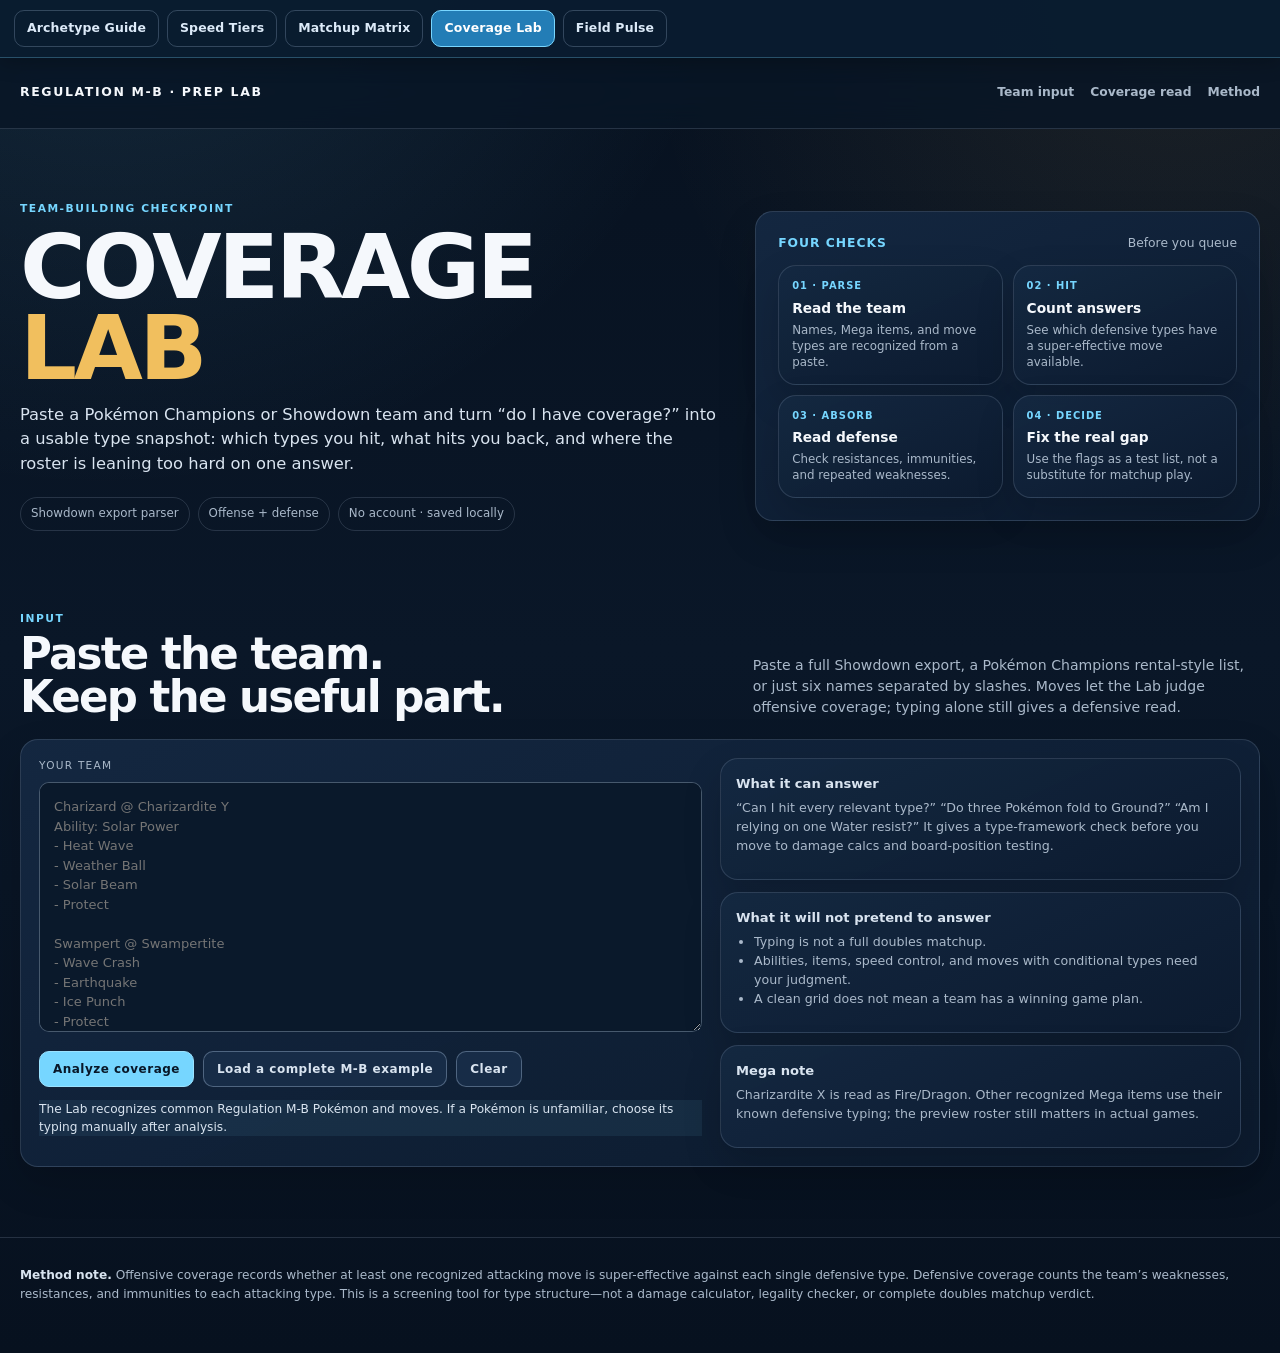
==== commit 1735722e: "Add files via upload" ====
--- a/coverage-lab.html
+++ b/coverage-lab.html
@@ -34,6 +34,7 @@
     <a href="./speed-tiers.html">Speed Tiers</a>
     <a href="./matchup-matrix.html">Matchup Matrix</a>
     <a href="./coverage-lab.html" aria-current="page">Coverage Lab</a>
+    <a href="./field-pulse.html">Field Pulse</a>
   </nav>
   <header class="topbar"><div class="shell"><div class="brand">REGULATION M-B · PREP LAB</div><nav class="topnav"><a href="#builder">Team input</a><a href="#analysis">Coverage read</a><a href="#method">Method</a></nav></div></header>
   <main>
@@ -71,7 +72,9 @@
     }
     function multiplier(attack,defend){const d=TYPE_DATA[defend];if(d.immune.includes(attack))return 0;if(d.weak.includes(attack))return 2;if(d.resist.includes(attack))return .5;return 1}
     function teamMultiplier(attack,types){return types.reduce((m,d)=>m*multiplier(attack,d),1)}
-    function typeChips(types){return types.length?types.map(t=>`<span class="type ${t}">${t}</span>`).join(''):'<span class="type">Typing needed</span>'}
+    const TYPE_MARK={Normal:'N',Fire:'F',Water:'W',Electric:'E',Grass:'G',Ice:'I',Fighting:'FI',Poison:'P',Ground:'GR',Flying:'FL',Psychic:'PS',Bug:'B',Rock:'R',Ghost:'GH',Dragon:'DR',Dark:'DK',Steel:'ST',Fairy:'FA'};
+    function typeIcon(type,label=type,compact=false){const mark=TYPE_MARK[type]||type.slice(0,2).toUpperCase();return `<span class="coverage-type-icon type ${type}${compact?' compact':''}" role="img" aria-label="${label}" title="${label}"><span aria-hidden="true">${mark}</span></span>`}
+    function typeChips(types){return types.length?`<div class="type-icons">${types.map(t=>typeIcon(t,`${t} type`,true)).join('')}</div>`:'<span class="type typing-needed">?</span>'}
     function makeSelect(id,index,which,current){const options=['',...TYPES].map(t=>`<option value="${t}" ${t===current?'selected':''}>${t||'— no second type —'}</option>`).join('');return `<select aria-label="Type ${which+1} for team member ${index+1}" data-slot="${index}" data-type="${which}">${options}</select>`}
     function render(){
       const team=parseTeam(input.value);localStorage.setItem(key,input.value);analysis.classList.add('show');
@@ -103,7 +106,7 @@
           {tone:missing.length?'watch':'good',label:'Add if possible',title:missing.length?`${missing.length} offensive gap${missing.length===1?'':'s'}`:'All 18 types covered',copy:missing.length?missing.join(' · '):'Every single defensive type has at least one recognized super-effective move.'},
           {tone:recognizedMoves.length?'info':'watch',label:'Coverage tools read',title:recognizedMoves.length?`${recognizedMoves.length} attacking type${recognizedMoves.length===1?'':'s'}`:'No attacking moves read',copy:recognizedMoves.length?recognizedMoves.join(' · '):'Paste move lines to unlock the offensive side of the read.'}
         ];
-        analysis.innerHTML=`<div class="score-row"><article class="score-card offense"><span>Offensive coverage</span><strong>${hitCount}/18</strong><p>single defensive types with a recognized super-effective answer</p></article><article class="score-card defense"><span>Defensive structure</span><strong>${Math.max(0,defensiveScore).toFixed(defensiveScore%1?1:0)}/18</strong><p>screening score after repeated-weakness flags</p></article><article class="score-card flags"><span>Structural flags</span><strong>${flags.length}</strong><p>attack types with 3+ weaknesses and no answer by typing</p></article></div>${status}<section class="coverage-decision" aria-label="Coverage decision summary"><div class="decision-head"><div><div class="kicker">Decision board</div><h2>What to test next.</h2></div><p>Start here before reading the full grid. It turns the type audit into a short teambuilding checklist.</p></div><div class="decision-grid">${decisionCards.map(card=>`<article class="decision-card ${card.tone}"><span>${card.label}</span><strong>${card.title}</strong><p>${card.copy}</p></article>`).join('')}</div></section><div class="result-grid"><section class="result-panel"><header class="panel-head"><div><h3>Offensive type coverage</h3><p>One tile per defending type; the line below names your recognized answers.</p></div><span class="panel-count">${hitCount} / 18 covered</span></header><div class="coverage-grid">${hitMap.map(x=>{const state=!x.hits.length?'none':x.hits.length>=3?'strong':'good';return `<div class="coverage-cell ${state}"><strong>${x.def}</strong><span>${x.hits.length?x.hits.join(' · '):'No recognized answer'}</span><em>${x.hits.length?`${x.hits.length} answer${x.hits.length===1?'':'s'}`:'gap'}</em></div>`}).join('')}</div></section><section class="result-panel"><header class="panel-head"><div><h3>Incoming type pressure</h3><p>Ordered from the structural concerns to the stable defensive matchups.</p></div><span class="panel-count">${flags.length} hard flag${flags.length===1?'':'s'}</span></header><div class="attack-grid">${orderedDefense.map(x=>{const risk=riskFor(x);const label=risk==='danger'?'Structural flag':risk==='watch'?'Watch list':'Stable by typing';return `<div class="attack-row ${risk}"><header><strong>${x.atk}</strong><span>${label}</span></header><p><b>${x.weak} weak</b> · ${x.resist} resist · ${x.immune} immune</p></div>`}).join('')}</div><div class="insights">${insight.map(([kind,title,text])=>`<div class="insight ${kind}"><b>${title}.</b> ${text}</div>`).join('')}</div></section></div><details class="roster-review" open><summary><span>Resolved roster</span><small>Confirm typing or correct an unfamiliar form</small></summary><p>Adjust either type selector if an unfamiliar form did not parse. The analyzer uses the selected post-Mega typing for defensive math.</p><div class="slot-grid">${slots}</div></details><div class="method" id="method"><strong>Important:</strong> “Coverage” here means typing and move type only. It does not know whether your attack actually KOs, whether a move is safe into Protect, if an ability changes the interaction, or whether your answer survives the board. Treat it as the first team-building question—not the last.</div>`;
+        analysis.innerHTML=`<div class="score-row"><article class="score-card offense"><span>Offensive coverage</span><strong>${hitCount}/18</strong><p>single defensive types with a recognized super-effective answer</p></article><article class="score-card defense"><span>Defensive structure</span><strong>${Math.max(0,defensiveScore).toFixed(defensiveScore%1?1:0)}/18</strong><p>screening score after repeated-weakness flags</p></article><article class="score-card flags"><span>Structural flags</span><strong>${flags.length}</strong><p>attack types with 3+ weaknesses and no answer by typing</p></article></div>${status}<section class="coverage-decision" aria-label="Coverage decision summary"><div class="decision-head"><div><div class="kicker">Decision board</div><h2>What to test next.</h2></div><p>Start here before reading the full grid. It turns the type audit into a short teambuilding checklist.</p></div><div class="decision-grid">${decisionCards.map(card=>`<article class="decision-card ${card.tone}"><span>${card.label}</span><strong>${card.title}</strong><p>${card.copy}</p></article>`).join('')}</div></section><div class="result-grid"><section class="result-panel"><header class="panel-head"><div><h3>Offensive type coverage</h3><p>One tile per defending type; the colored mark is the defending type and the line below names your recognized answers.</p></div><span class="panel-count">${hitCount} / 18 covered</span></header><div class="coverage-grid">${hitMap.map(x=>{const state=!x.hits.length?'none':x.hits.length>=3?'strong':'good';return `<div class="coverage-cell ${state}">${typeIcon(x.def,`${x.def} defending type`)}<span>${x.hits.length?x.hits.join(' · '):'No recognized answer'}</span><em>${x.hits.length?`${x.hits.length} answer${x.hits.length===1?'':'s'}`:'gap'}</em></div>`}).join('')}</div></section><section class="result-panel"><header class="panel-head"><div><h3>Incoming type pressure</h3><p>Ordered from the structural concerns to the stable defensive matchups.</p></div><span class="panel-count">${flags.length} hard flag${flags.length===1?'':'s'}</span></header><div class="attack-grid">${orderedDefense.map(x=>{const risk=riskFor(x);const label=risk==='danger'?'Structural flag':risk==='watch'?'Watch list':'Stable by typing';return `<div class="attack-row ${risk}"><header>${typeIcon(x.atk,`${x.atk} incoming type`,true)}<span>${label}</span></header><p><b>${x.weak} weak</b> · ${x.resist} resist · ${x.immune} immune</p></div>`}).join('')}</div><div class="insights">${insight.map(([kind,title,text])=>`<div class="insight ${kind}"><b>${title}.</b> ${text}</div>`).join('')}</div></section></div><details class="roster-review" open><summary><span>Resolved roster</span><small>Confirm typing or correct an unfamiliar form</small></summary><p>Adjust either type selector if an unfamiliar form did not parse. The analyzer uses the selected post-Mega typing for defensive math.</p><div class="slot-grid">${slots}</div></details><div class="method" id="method"><strong>Important:</strong> “Coverage” here means typing and move type only. It does not know whether your attack actually KOs, whether a move is safe into Protect, if an ability changes the interaction, or whether your answer survives the board. Treat it as the first team-building question—not the last.</div>`;
         analysis.querySelectorAll('select[data-slot]').forEach(select=>select.addEventListener('change',()=>{const i=Number(select.dataset.slot),t=Number(select.dataset.type);manual[i][t]=select.value;draw()}));
       }
       draw();
--- a/site-theme.css
+++ b/site-theme.css
@@ -280,5 +280,7 @@
 .analysis .attack-row.danger{border-left:3px solid var(--coral)!important;background:rgba(90,36,44,.46)!important;}.analysis .attack-row.danger header span{color:#ffc2bb!important;}.analysis .attack-row.watch{border-left:3px solid var(--gold)!important;background:rgba(76,59,30,.38)!important;}.analysis .attack-row.watch header span{color:#ffe0a0!important;}.analysis .attack-row.safe header span{color:var(--cyan)!important;}
 .analysis .insights{padding:8px 8px 14px;}.analysis .insight{background:rgba(16,35,59,.74)!important;}.analysis .insight.good b{color:var(--cyan)!important;}
 .roster-review{margin-top:18px;padding:0 16px 16px;border:1px solid var(--line);border-radius:var(--radius-lg);background:rgba(12,29,49,.74);}.roster-review summary{display:flex;justify-content:space-between;gap:12px;align-items:center;padding:15px 0;cursor:pointer;list-style:none;}.roster-review summary::-webkit-details-marker{display:none;}.roster-review summary span{color:var(--soft);font-weight:800;}.roster-review summary small{color:var(--muted)!important;font-size:.72rem;}.roster-review>p{margin:0 0 13px;color:var(--muted)!important;font-size:.78rem;}.roster-review .slot-grid{margin:0;}
+.coverage-type-icon{width:32px;height:32px;display:inline-grid;place-items:center;flex:0 0 auto;padding:0!important;border-radius:50%!important;color:#fff!important;background:var(--type-badge,#4e7696)!important;border:1px solid color-mix(in srgb,var(--type-badge,#4e7696) 68%,white)!important;box-shadow:inset 0 1px rgba(255,255,255,.22),0 4px 10px rgba(0,0,0,.2)!important;font-size:.62rem!important;font-weight:900!important;letter-spacing:.015em!important;line-height:1!important;}
+.coverage-type-icon.compact{width:27px;height:27px;font-size:.53rem!important;}.coverage-type-icon span{display:block!important;min-height:0!important;margin:0!important;color:#fff!important;font-size:inherit!important;font-weight:900!important;line-height:1!important;}.analysis .coverage-cell>.coverage-type-icon{margin-bottom:8px!important;}.analysis .attack-row header>.coverage-type-icon{margin-right:auto!important;}.type-icons{display:flex;flex-wrap:wrap;gap:5px;align-items:center;margin:8px 0;}.typing-needed{width:27px;height:27px;display:grid;place-items:center;padding:0!important;}
 @media(max-width:820px){.decision-grid{grid-template-columns:1fr;}.analysis .result-grid{grid-template-columns:1fr;}.analysis .coverage-grid{grid-template-columns:repeat(2,minmax(0,1fr));}}
 @media(max-width:560px){.analysis .score-row{grid-template-columns:1fr;}.decision-head,.roster-review summary{display:block;}.decision-head p{margin-top:8px;}.roster-review summary small{display:block;margin-top:5px;}.analysis .coverage-grid,.analysis .attack-grid{grid-template-columns:1fr;}.analysis .panel-head{display:block;}.analysis .panel-count{display:inline-block;margin-top:8px;}}
